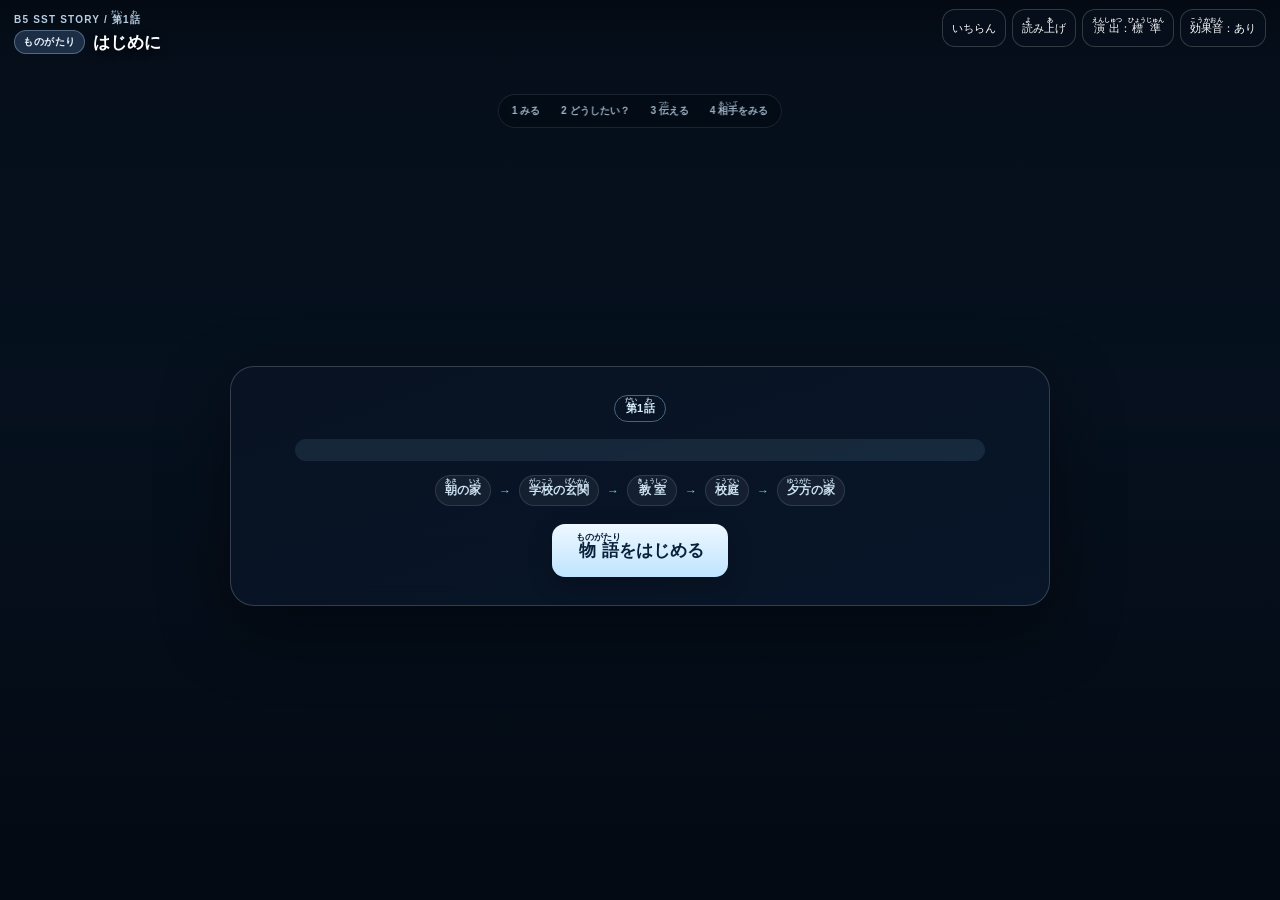
==== runtime.html @ 32f92721 "Initial B5 SST Player" ====
<!doctype html>
<html lang="ja">
<head>
<meta charset="utf-8">
<meta name="viewport" content="width=device-width,initial-scale=1,viewport-fit=cover,user-scalable=no">
<meta name="theme-color" content="#07101e">
<title>B5 SST Player</title>
<link rel="stylesheet" href="styles.css">
</head>
<body>
<div id="app" class="app">
  <div id="bgA" class="bg active"></div><div id="bgB" class="bg"></div><div class="shade"></div>
  <div id="rotateOverlay" class="rotate-overlay"><div class="rotate-card"><div class="rotate-icon">↻</div><div><ruby>画面<rt>がめん</rt></ruby>を<ruby>横向<rt>よこむ</rt></ruby>きにしてね</div></div></div>

  <header class="topbar">
    <div class="brand-block">
      <div class="eyebrow">B5 SST STORY / <ruby>第<rt>だい</rt></ruby>1<ruby>話<rt>わ</rt></ruby></div>
      <div class="mode-line"><span id="modeBadge" class="mode-badge story">ものがたり</span><span id="phaseLabel" class="phase-label">はじめに</span></div>
      <div id="chapterDots" class="chapter-dots" aria-label="5つのSST"></div>
    </div>
    <div class="top-actions"><button id="libraryExitBtn" class="ghost small" type="button">いちらん</button>
      <button id="readBtn" class="ghost small" type="button"><ruby>読<rt>よ</rt></ruby>み<ruby>上<rt>あ</rt></ruby>げ</button>
      <button id="motionBtn" class="ghost small" type="button"><ruby>演出<rt>えんしゅつ</rt></ruby>：<ruby>標準<rt>ひょうじゅん</rt></ruby></button>
      <button id="soundBtn" class="ghost small" type="button"><ruby>効果音<rt>こうかおん</rt></ruby>：あり</button>
    </div>
  </header>

  <div id="b5Compass" class="b5-compass">
    <span data-b5="look">1 みる</span><span data-b5="want">2 どうしたい？</span><span data-b5="tell">3 <ruby>伝<rt>つた</rt></ruby>える</span><span data-b5="other">4 <ruby>相手<rt>あいて</rt></ruby>をみる</span>
  </div>

  <main id="stage" class="stage">
    <section id="startPanel" class="center-card">
      <div class="kicker"><ruby>第<rt>だい</rt></ruby>1<ruby>話<rt>わ</rt></ruby></div>
      <h1 id="storyTitle"></h1><p id="storySubtitle" class="lead"></p><p id="storyGoal" class="solo-note"></p>
      <div class="story-route"><span><ruby>朝<rt>あさ</rt></ruby>の<ruby>家<rt>いえ</rt></ruby></span><i>→</i><span><ruby>学校<rt>がっこう</rt></ruby>の<ruby>玄関<rt>げんかん</rt></ruby></span><i>→</i><span><ruby>教室<rt>きょうしつ</rt></ruby></span><i>→</i><span><ruby>校庭<rt>こうてい</rt></ruby></span><i>→</i><span><ruby>夕方<rt>ゆうがた</rt></ruby>の<ruby>家<rt>いえ</rt></ruby></span></div>
      <button id="startBtn" class="primary big" type="button"><ruby>物語<rt>ものがたり</rt></ruby>をはじめる</button>
    </section>

    <section id="goalPanel" class="panel wide hidden">
      <div class="coach-chip">SSTのねらい</div><h2 id="goalTitle"></h2><div id="goalText" class="teaching-note"></div><div id="goalBenefit" class="benefit-box"></div><div id="goalFuture" class="future-mini"></div><button id="goalNext" class="primary" type="button"><ruby>場面<rt>ばめん</rt></ruby>を<ruby>見<rt>み</rt></ruby>る</button>
    </section>

    <section id="dialoguePanel" class="dialogue hidden" tabindex="0">
      <div id="speaker" class="speaker"></div><div id="dialogueText" class="dialogue-text"></div><div id="tapHint" class="tap-hint"></div>
    </section>

    <section id="situationPanel" class="panel hidden">
      <div class="coach-chip">コーチ：まず<ruby>状況<rt>じょうきょう</rt></ruby>を<ruby>見<rt>み</rt></ruby>る</div><h2 id="situationTitle"></h2><div id="situationGrid" class="choice-grid compact"></div><div id="situationFeedback" class="micro-feedback hidden"></div><button id="situationNext" class="primary hidden" type="button">つぎへ</button>
    </section>

    <section id="wantPanel" class="panel hidden">
      <div class="coach-chip">コーチ：つぎに「どうしたい？」を<ruby>考<rt>かんが</rt></ruby>える</div><h2 id="wantTitle"></h2><div id="wantGrid" class="choice-grid compact"></div>
    </section>

    <section id="choicePanel" class="panel hidden">
      <div id="choiceCoach" class="coach-chip"></div><h2 id="choiceTitle"></h2><div id="choiceGrid" class="choice-grid"></div>
    </section>

    <section id="reactionPanel" class="reaction-card hidden" tabindex="0">
      <div class="reaction-tag"><ruby>選<rt>えら</rt></ruby>んだあとの<ruby>場面<rt>ばめん</rt></ruby></div><div id="pickedText" class="picked"></div><div class="speaker"><ruby>相手<rt>あいて</rt></ruby>の<ruby>反応<rt>はんのう</rt></ruby></div><div id="reactionText" class="reaction-text"></div><div class="look-cue"><ruby>言葉<rt>ことば</rt></ruby>だけでなく、<ruby>身体<rt>からだ</rt></ruby>の<ruby>向<rt>む</rt></ruby>き・<ruby>距離<rt>きょり</rt></ruby>・<ruby>動<rt>うご</rt></ruby>きも<ruby>見<rt>み</rt></ruby>よう。</div><button id="reactionNext" class="primary hidden" type="button"></button>
    </section>

    <section id="observePanel" class="panel hidden">
      <div class="coach-chip">コーチ：<ruby>気持<rt>きも</rt></ruby>ちを<ruby>当<rt>あ</rt></ruby>てる<ruby>前<rt>まえ</rt></ruby>に、<ruby>見<rt>み</rt></ruby>えた<ruby>事実<rt>じじつ</rt></ruby>を<ruby>確<rt>たし</rt></ruby>かめる</div><h2><ruby>画面<rt>がめん</rt></ruby>では、<ruby>何<rt>なに</rt></ruby>が<ruby>起<rt>お</rt></ruby>きた？</h2><div id="observeGrid" class="choice-grid compact"></div><div id="observeFeedback" class="micro-feedback hidden"></div><button id="observeNext" class="primary hidden" type="button"><ruby>振<rt>ふ</rt></ruby>り<ruby>返<rt>かえ</rt></ruby>る</button>
    </section>

    <section id="reflectPanel" class="panel wide hidden">
      <div class="coach-chip">コーチ：「したかったこと」と「<ruby>伝<rt>つた</rt></ruby>わったこと」を<ruby>比<rt>くら</rt></ruby>べる</div><div class="compare-grid"><div class="compare-box"><div class="compare-label">ゆうとの「どうしたい？」</div><div id="wantSummary" class="compare-main"></div></div><div class="arrow">→</div><div class="compare-box"><div class="compare-label"><ruby>相手<rt>あいて</rt></ruby>に<ruby>起<rt>お</rt></ruby>きたこと</div><div id="impactSummary" class="compare-main"></div></div></div><div id="specificFeedback" class="teaching-note"></div><button id="reflectNext" class="primary" type="button"></button>
    </section>

    <section id="repairChoicePanel" class="panel hidden">
      <div class="coach-chip">コーチ：うまくいかなかったあとも、<ruby>立<rt>た</rt></ruby>て<ruby>直<rt>なお</rt></ruby>せる</div><h2><ruby>言<rt>い</rt></ruby>い<ruby>直<rt>なお</rt></ruby>すなら、どうする？</h2><div id="repairChoiceGrid" class="choice-grid compact"></div>
    </section>

    <section id="repairPanel" class="reaction-card hidden" tabindex="0">
      <div class="reaction-tag"><ruby>立<rt>た</rt></ruby>て<ruby>直<rt>なお</rt></ruby>したあとの<ruby>場面<rt>ばめん</rt></ruby></div><div id="repairPicked" class="picked"></div><div id="repairReaction" class="reaction-text"></div><div class="look-cue"><ruby>相手<rt>あいて</rt></ruby>がすぐやさしくなるとは<ruby>限<rt>かぎ</rt></ruby>りません。やりとりが<ruby>前<rt>まえ</rt></ruby>に<ruby>進<rt>すす</rt></ruby>んだかを<ruby>見<rt>み</rt></ruby>ます。</div><button id="repairNext" class="primary hidden" type="button"></button>
    </section>

    <section id="modelPanel" class="panel wide hidden">
      <div class="coach-chip">モデリング：<ruby>実際<rt>じっさい</rt></ruby>のやりとりで<ruby>見本<rt>みほん</rt></ruby>を<ruby>見<rt>み</rt></ruby>る</div><h2 id="modelTitle"></h2><div class="model-scene"><img id="modelImage" alt=""><div id="modelDialogue" class="model-dialogue"></div></div><div id="modelSteps" class="steps"></div><div id="modelExamples" class="model-examples"></div><button id="retryBtn" class="primary" type="button">こんどは<ruby>自分<rt>じぶん</rt></ruby>で<ruby>練習<rt>れんしゅう</rt></ruby>する</button>
    </section>


    <section id="reviewPanel" class="panel wide hidden">
      <div class="review-chip"><ruby>物語<rt>ものがたり</rt></ruby>のあとにする <ruby>振<rt>ふ</rt></ruby>り<ruby>返<rt>かえ</rt></ruby>り・<ruby>確認<rt>かくにん</rt></ruby></div>
      <h2>ゆうとの<ruby>月曜日<rt>げつようび</rt></ruby>を<ruby>最後<rt>さいご</rt></ruby>まで<ruby>見<rt>み</rt></ruby>ました</h2>
      <p class="review-lead">ここからは<ruby>物語<rt>ものがたり</rt></ruby>とは<ruby>別<rt>べつ</rt></ruby>の<ruby>練習<rt>れんしゅう</rt></ruby>です。<ruby>今日<rt>きょう</rt></ruby>の5つを<ruby>思<rt>おも</rt></ruby>い<ruby>出<rt>だ</rt></ruby>して、<ruby>違<rt>ちが</rt></ruby>う<ruby>場面<rt>ばめん</rt></ruby>でどうするか<ruby>試<rt>ため</rt></ruby>します。</p>
      <div id="reviewSkills" class="summary-cards five"></div>
      <div class="review-note">「これは○○のSST」とは<ruby>書<rt>か</rt></ruby>きません。<ruby>場面<rt>ばめん</rt></ruby>を<ruby>見<rt>み</rt></ruby>て、<ruby>自分<rt>じぶん</rt></ruby>で<ruby>考<rt>かんが</rt></ruby>えます。</div>
      <button id="reviewStart" class="primary" type="button"><ruby>違<rt>ちが</rt></ruby>う<ruby>場面<rt>ばめん</rt></ruby>で<ruby>試<rt>ため</rt></ruby>してみる</button>
    </section>

    <section id="generalizePanel" class="panel wide hidden">
      <div id="reviewProgress" class="review-chip"></div><h2 id="generalizeTitle"><ruby>違<rt>ちが</rt></ruby>う<ruby>場面<rt>ばめん</rt></ruby>で、どうする？</h2><div id="generalizeIntro" class="teaching-note"></div><div id="generalizeGrid" class="choice-grid compact"></div>
    </section>

    <section id="generalizeReactionPanel" class="reaction-card hidden" tabindex="0">
      <div class="reaction-tag">そのあとの<ruby>場面<rt>ばめん</rt></ruby></div><div id="generalizePicked" class="picked"></div><div id="generalizeReaction" class="reaction-text"></div><div id="generalizeFeedback" class="look-cue"></div><button id="generalizeNext" class="primary hidden" type="button"></button>
    </section>

    <section id="transitionPanel" class="dialogue transition-dialogue hidden" tabindex="0">
      <div id="transitionKicker" class="story-tag"></div><div class="speaker">ナレーション</div><div id="transitionText" class="dialogue-text"></div><div id="transitionHint" class="tap-hint"></div>
    </section>

    <section id="endingPanel" class="panel wide hidden">
      <div class="review-chip"><ruby>確認編<rt>かくにんへん</rt></ruby> おわり</div><h2>5つの<ruby>力<rt>ちから</rt></ruby>を、<ruby>違<rt>ちが</rt></ruby>う<ruby>場面<rt>ばめん</rt></ruby>でも<ruby>試<rt>ため</rt></ruby>しました</h2><div id="endingSkills" class="summary-cards five"></div><div class="future-card"><div class="future-kicker"><ruby>将来<rt>しょうらい</rt></ruby>へつながる<ruby>力<rt>ちから</rt></ruby></div><p><ruby>今日<rt>きょう</rt></ruby>の5つは、<ruby>大人<rt>おとな</rt></ruby>になって<ruby>働<rt>はたら</rt></ruby>くときの「<ruby>返事<rt>へんじ</rt></ruby>・チーム<ruby>参加<rt>さんか</rt></ruby>・<ruby>質問<rt>しつもん</rt></ruby>・<ruby>安全<rt>あんぜん</rt></ruby>・<ruby>相談<rt>そうだん</rt></ruby>」につながります。</p></div><h3><ruby>今日<rt>きょう</rt></ruby>、ほんとうの<ruby>生活<rt>せいかつ</rt></ruby>で1つだけ<ruby>試<rt>ため</rt></ruby>すなら？</h3><div id="missionGrid" class="choice-grid compact"></div><button id="missionSave" class="primary hidden" type="button">このミッションにする</button><button id="adultBtn" class="ghost" type="button"><ruby>大人<rt>おとな</rt></ruby><ruby>向<rt>む</rt></ruby>けの<ruby>学習記録<rt>がくしゅうきろく</rt></ruby></button><div id="adultRecord" class="adult-record hidden"></div>
    </section>

    <section id="savedPanel" class="center-card hidden"><div class="kicker"><ruby>現実<rt>げんじつ</rt></ruby>ミッション</div><h2 id="savedMission"></h2><p>チャンスがあったら1<ruby>回<rt>かい</rt></ruby>だけ<ruby>試<rt>ため</rt></ruby>します。うまくいかなくても、つぎの<ruby>練習<rt>れんしゅう</rt></ruby>の<ruby>材料<rt>ざいりょう</rt></ruby>になります。</p><button id="finishBtn" class="primary" type="button"><ruby>今日<rt>きょう</rt></ruby>はここまで</button></section>
    <section id="returnPanel" class="center-card hidden"><div class="kicker"><ruby>前回<rt>ぜんかい</rt></ruby>の<ruby>現実<rt>げんじつ</rt></ruby>ミッション</div><h2 id="returnMission"></h2><h3>チャンスはあった？</h3><div id="returnGrid" class="choice-grid compact"></div><button id="skipReturn" class="ghost" type="button"><ruby>先<rt>さき</rt></ruby>に<ruby>物語<rt>ものがたり</rt></ruby>をする</button></section>
    <section id="returnReflectPanel" class="panel wide hidden"><div class="coach-chip"><ruby>現実<rt>げんじつ</rt></ruby>で<ruby>起<rt>お</rt></ruby>きたことを<ruby>振<rt>ふ</rt></ruby>り<ruby>返<rt>かえ</rt></ruby>る</div><h2 id="returnQuestion"></h2><div id="returnReflectGrid" class="choice-grid compact"></div><button id="returnNext" class="primary hidden" type="button"><ruby>次<rt>つぎ</rt></ruby>へ</button></section>
  </main>
</div>
<script src="ruby.js"></script><script>/*__STORY_BOOTSTRAP__*/</script><script src="game.js"></script><script>document.getElementById("libraryExitBtn")?.addEventListener("click",()=>parent.postMessage({type:"b5-sst-exit"},"*"));</script>
</body>
</html>
---- styles.css ----
:root{font-family:"Hiragino Kaku Gothic ProN","Yu Gothic",Meiryo,sans-serif;color:#fff;background:#07101e;--panel:rgba(6,15,29,.94);--line:rgba(255,255,255,.18);--accent:#9dd4ff;--soft:#c9e9ff;--good:#c9f0d7}
*{box-sizing:border-box}html,body{margin:0;width:100%;height:100%;overflow:hidden}body{background:#07101e}button{font:inherit}ruby{ruby-position:over}rt{font-size:.54em;font-weight:700;line-height:1}.hidden{display:none!important}.app{position:relative;width:100%;height:100%;min-height:100dvh;overflow:hidden;background:#06111f}.bg{position:absolute;inset:-2%;background-size:cover;background-position:center;opacity:0;transform:scale(1.025);transition:opacity .45s ease,transform 9s linear,filter .3s}.bg.active{opacity:1;transform:scale(1.065)}.app.reduced .bg{transition:opacity .1s linear;transform:none}.shade{position:absolute;inset:0;background:linear-gradient(180deg,rgba(3,8,16,.36) 0%,rgba(3,8,16,.05) 45%,rgba(3,8,16,.84) 100%);pointer-events:none;z-index:2}.stage{position:absolute;inset:0;z-index:5}
.topbar{position:absolute;z-index:30;left:0;right:0;top:0;min-height:66px;padding:max(9px,env(safe-area-inset-top)) max(14px,env(safe-area-inset-right)) 7px max(14px,env(safe-area-inset-left));display:flex;align-items:flex-start;justify-content:space-between;gap:12px;background:linear-gradient(180deg,rgba(3,9,17,.87),rgba(3,9,17,.25),transparent)}.eyebrow{font-size:10px;letter-spacing:.12em;color:#b7cee4;font-weight:900}.phase-label{font-size:17px;font-weight:900;margin-top:3px;text-shadow:0 2px 9px #000}.top-actions{display:flex;gap:6px;flex-wrap:nowrap}.ghost,.primary,.choice{border:0;border-radius:13px;cursor:pointer;touch-action:manipulation}.ghost{color:#fff;background:rgba(6,16,28,.72);border:1px solid var(--line);padding:9px 13px}.small{font-size:11px;min-height:38px;padding:7px 9px}.primary{background:linear-gradient(180deg,#eef8ff,#bfe4ff);color:#092039;font-weight:900;padding:12px 18px;min-height:46px;box-shadow:0 8px 24px rgba(0,0,0,.24)}.big{font-size:17px;padding:15px 24px}.primary:focus-visible,.ghost:focus-visible,.choice:focus-visible{outline:3px solid #fff;outline-offset:2px}
.chapter-dots{display:flex;gap:5px;margin-top:6px}.chapter-dots span{display:grid;place-items:center;min-width:27px;height:22px;padding:0 7px;border-radius:999px;border:1px solid rgba(255,255,255,.12);background:rgba(5,15,27,.48);font-size:9px;font-weight:900;color:#9db0c2}.chapter-dots span.done{color:#dff7e8;background:rgba(54,99,73,.28);border-color:rgba(191,233,207,.38)}.chapter-dots span.active{color:#082039;background:#bfe4ff;border-color:#dff3ff}.b5-compass{position:absolute;z-index:25;top:94px;left:50%;transform:translateX(-50%);display:flex;gap:5px;padding:5px;background:rgba(3,10,19,.54);border:1px solid rgba(255,255,255,.1);border-radius:999px;backdrop-filter:blur(8px)}.b5-compass span{font-size:10px;font-weight:900;color:#9fb3c6;padding:4px 8px;border-radius:999px}.b5-compass span.done{color:#dff7e8;background:rgba(54,99,73,.22)}.b5-compass span.active{color:#082039;background:#bfe4ff}
.center-card,.panel,.reaction-card,.dialogue{position:absolute;z-index:7}.center-card{left:50%;top:54%;transform:translate(-50%,-50%);width:min(820px,92vw);max-height:76vh;overflow:auto;padding:28px 34px;text-align:center;background:linear-gradient(160deg,rgba(8,19,35,.96),rgba(9,23,43,.9));border:1px solid var(--line);border-radius:24px;box-shadow:0 24px 70px rgba(0,0,0,.44);backdrop-filter:blur(12px)}.center-card h1{font-size:clamp(30px,4vw,50px);line-height:1.3;margin:7px 0 9px}.center-card h2{font-size:clamp(24px,3vw,36px);line-height:1.4}.lead{font-size:17px;color:#d8e8f5;line-height:1.7}.solo-note{margin:12px auto;padding:11px 13px;max-width:690px;border-radius:12px;background:rgba(157,212,255,.1);color:#d7e9f7;line-height:1.65;font-size:13px}.kicker,.coach-chip,.story-tag{display:inline-block;border:1px solid rgba(157,212,255,.42);color:#d7efff;border-radius:999px;padding:5px 10px;font-size:11px;font-weight:900;letter-spacing:.03em}.coach-chip{margin-bottom:9px;background:rgba(9,33,55,.62)}.story-route{display:flex;justify-content:center;align-items:center;gap:8px;flex-wrap:wrap;margin:14px 0 18px;color:#cce2f2;font-weight:800;font-size:12px}.story-route span{padding:6px 9px;border:1px solid rgba(255,255,255,.12);border-radius:999px;background:rgba(255,255,255,.05)}.story-route i{font-style:normal;color:#7ec5f8}
.dialogue{left:3.5vw;right:3.5vw;bottom:3.2vh;min-height:164px;padding:20px 26px 23px;background:linear-gradient(180deg,rgba(4,12,24,.87),rgba(3,9,19,.96));border:1px solid rgba(255,255,255,.16);border-radius:19px;box-shadow:0 16px 50px rgba(0,0,0,.36);cursor:pointer}.speaker{color:#aadaff;font-weight:900;font-size:16px;margin-bottom:7px}.dialogue-text,.reaction-text{font-size:clamp(18px,1.85vw,25px);line-height:1.66;font-weight:750;white-space:pre-line;text-shadow:0 1px 8px #000}.tap-hint{position:absolute;right:18px;bottom:9px;font-size:10px;color:#aac0d2}.transition-dialogue{min-height:176px}.transition-dialogue .story-tag{margin-bottom:8px}.transition-dialogue .dialogue-text{font-size:clamp(18px,2vw,27px)}
.panel{left:50%;bottom:3.2vh;transform:translateX(-50%);width:min(980px,93vw);max-height:75vh;overflow:auto;padding:20px 24px;background:linear-gradient(160deg,rgba(7,18,33,.97),rgba(8,23,44,.94));border:1px solid var(--line);border-radius:20px;box-shadow:0 20px 60px rgba(0,0,0,.44);backdrop-filter:blur(12px);scrollbar-width:thin}.panel.wide{width:min(1120px,94vw)}.panel h2{margin:0 0 7px;font-size:clamp(22px,2.5vw,34px);line-height:1.4}.panel h3{margin:17px 0 8px}.choice-grid{display:grid;grid-template-columns:1fr 1fr;gap:9px;margin-top:11px}.choice-grid.compact{gap:8px}.choice{position:relative;text-align:left;color:#fff;background:rgba(255,255,255,.075);border:1px solid rgba(255,255,255,.16);padding:11px 13px;min-height:56px;font-size:15px;font-weight:800;line-height:1.5;transition:transform .12s,background .12s,border-color .12s}.choice:hover{background:rgba(157,212,255,.13);border-color:rgba(157,212,255,.52)}.choice.selected{background:rgba(201,240,215,.14);border-color:rgba(201,240,215,.9)}.choice.try-again{border-color:rgba(255,214,162,.72)}.choice .num{display:inline-grid;place-items:center;width:27px;height:27px;margin-right:8px;border-radius:50%;background:rgba(157,212,255,.18);color:#d9efff;font-size:12px;vertical-align:middle}.choice.seen::after{content:"みた";position:absolute;right:7px;top:6px;font-size:9px;padding:2px 6px;border-radius:99px;background:rgba(255,255,255,.12)}
.reaction-card{left:3vw;right:3vw;bottom:3.2vh;max-height:40vh;overflow:auto;padding:17px 21px;background:linear-gradient(160deg,rgba(3,10,20,.95),rgba(8,20,36,.92));border:1px solid var(--line);border-radius:19px;box-shadow:0 18px 55px rgba(0,0,0,.48)}.reaction-tag{font-size:11px;font-weight:900;color:#aadaff;letter-spacing:.06em;margin-bottom:6px}.picked{font-size:12px;color:#d2e3f1;margin-bottom:8px;padding-left:8px;border-left:3px solid #78bfff}.look-cue{margin-top:9px;font-size:11px;line-height:1.55;color:#b9cad9}.reaction-card .primary{margin-top:11px}.micro-feedback{margin-top:10px;padding:10px 12px;border-radius:11px;background:rgba(157,212,255,.12);border:1px solid rgba(157,212,255,.25);line-height:1.6;font-size:13px}.compare-grid{display:grid;grid-template-columns:1fr auto 1fr;gap:13px;align-items:stretch;margin:14px 0}.compare-box{background:rgba(255,255,255,.065);border:1px solid var(--line);border-radius:14px;padding:15px}.compare-label{font-size:11px;color:#a8d8ff;font-weight:900;margin-bottom:6px}.compare-main{font-size:16px;line-height:1.62;font-weight:800}.arrow{display:grid;place-items:center;font-size:28px;color:#83c8ff}.teaching-note{margin:11px 0 14px;padding:12px 15px;background:rgba(8,33,55,.72);border-left:4px solid #86cfff;border-radius:10px;line-height:1.72;color:#e6f3fd;font-size:14px}
.steps{display:grid;grid-template-columns:repeat(4,1fr);gap:8px;margin:13px 0}.steps>div{display:flex;align-items:center;gap:9px;padding:11px;border-radius:12px;background:rgba(255,255,255,.06);border:1px solid rgba(255,255,255,.08)}.steps b{display:grid;place-items:center;flex:0 0 29px;height:29px;border-radius:50%;background:#aadaff;color:#0b263e}.steps span{font-size:13px;font-weight:800;line-height:1.45}.model-examples{display:grid;grid-template-columns:1fr 1fr;gap:8px;margin:11px 0 4px}.model-examples div{padding:11px 13px;border-radius:12px;background:rgba(201,240,215,.08);border:1px solid rgba(201,240,215,.22);font-size:15px;line-height:1.55;font-weight:850}.summary-cards{display:grid;grid-template-columns:repeat(3,1fr);gap:8px;margin:14px 0}.summary-cards.five{grid-template-columns:repeat(5,1fr)}.summary-cards>div{padding:10px;border-radius:12px;background:rgba(255,255,255,.06);border:1px solid rgba(255,255,255,.1)}.summary-cards b{display:block;color:#aadaff;font-size:11px;margin-bottom:4px}.summary-cards span{font-size:12px;font-weight:850;line-height:1.45}.future-card{margin:14px 0;padding:13px 15px;border:1px solid rgba(201,240,215,.33);border-radius:13px;background:rgba(41,90,64,.2)}.future-kicker{font-size:11px;font-weight:900;color:#c8f0d5}.future-card p{margin:6px 0;line-height:1.65}.adult-record{margin:12px 0;padding:13px 15px;border-radius:13px;background:rgba(0,0,0,.25);border:1px solid var(--line);font-size:12px;line-height:1.6}.adult-record table{width:100%;border-collapse:collapse}.adult-record th,.adult-record td{text-align:left;padding:6px;border-bottom:1px solid rgba(255,255,255,.1);vertical-align:top}.adult-record th{width:28%;color:#acd9fa}
.app[data-tone="heated"] .bg.active{filter:saturate(.86) contrast(1.08) brightness(.8);transform:scale(1.09)}.app[data-tone="pressing"] .bg.active{filter:saturate(.9) contrast(1.04) brightness(.86)}.app[data-tone="missed"] .bg.active{filter:saturate(.84) brightness(.88)}.app:not(.reduced)[data-tone="heated"] .reaction-card{animation:jolt .28s ease-out 1}@keyframes jolt{0%{transform:translateX(0)}25%{transform:translateX(-6px)}55%{transform:translateX(5px)}100%{transform:translateX(0)}}
.rotate-overlay{display:none;position:fixed;inset:0;z-index:100;background:#06111f;align-items:center;justify-content:center;text-align:center}.rotate-card{padding:24px;font-size:20px;font-weight:900}.rotate-icon{font-size:54px;margin-bottom:9px;color:#aadaff}
@media(max-width:980px){.panel{width:95vw}.panel.wide{width:95vw}.summary-cards.five{grid-template-columns:repeat(3,1fr)}.b5-compass{top:92px}.choice{font-size:14px}}
@media(orientation:landscape) and (max-height:520px){.topbar{min-height:48px;padding-top:5px;padding-bottom:4px}.eyebrow{display:none}.phase-label{font-size:12px;margin-top:0}.small{font-size:9px;min-height:32px;padding:4px 6px}.chapter-dots{margin-top:3px}.chapter-dots span{height:18px;min-width:23px;font-size:8px}.b5-compass{top:48px;padding:3px;gap:2px}.b5-compass span{font-size:8px;padding:2px 5px}.center-card{top:56%;width:94vw;max-height:calc(100dvh - 58px);padding:14px 20px}.center-card h1{font-size:23px;margin:3px 0 5px}.center-card h2{font-size:19px}.lead{font-size:12px;line-height:1.45}.solo-note{font-size:10px;line-height:1.42;margin:5px auto 7px;padding:6px 8px}.story-route{font-size:9px;margin:6px 0 8px;gap:4px}.story-route span{padding:3px 6px}.big{font-size:13px;padding:8px 15px;min-height:38px}.dialogue{left:2.5vw;right:2.5vw;bottom:1.5vh;min-height:116px;padding:11px 14px 15px}.speaker{font-size:11px;margin-bottom:3px}.dialogue-text,.reaction-text{font-size:14px;line-height:1.43}.tap-hint{font-size:8px;bottom:5px}.transition-dialogue{min-height:122px}.story-tag{font-size:8px;padding:2px 5px;margin-bottom:3px}.panel{bottom:1.5vh;max-height:calc(100dvh - 58px);width:95vw;padding:10px 14px;border-radius:14px}.panel.wide{width:95vw}.panel h2{font-size:18px;margin:0 0 3px}.panel h3{font-size:13px;margin:7px 0 4px}.coach-chip{font-size:8px;padding:3px 6px;margin-bottom:4px}.choice-grid{gap:5px;margin-top:5px}.choice{min-height:43px;padding:6px 8px;font-size:11.5px;line-height:1.3;border-radius:9px}.choice .num{width:21px;height:21px;font-size:9px;margin-right:4px}.reaction-card{left:2.5vw;right:2.5vw;bottom:1.5vh;max-height:43vh;padding:7px 10px;border-radius:12px}.reaction-tag,.picked,.look-cue{display:none}.reaction-card .speaker{font-size:9px}.reaction-card .reaction-text{font-size:13px;line-height:1.35}.reaction-card .primary{min-height:34px;padding:5px 10px;margin-top:5px;font-size:10px}.micro-feedback{font-size:10px;padding:6px 8px;margin-top:5px}.compare-grid{gap:5px;margin:5px 0}.compare-box{padding:7px}.compare-label{font-size:8px}.compare-main{font-size:10px;line-height:1.35}.arrow{font-size:16px}.teaching-note{font-size:10px;line-height:1.4;margin:5px 0 7px;padding:6px 8px}.primary{min-height:36px;padding:6px 11px;font-size:10.5px}.steps{gap:4px;margin:5px 0;grid-template-columns:repeat(4,1fr)}.steps>div{padding:5px;gap:4px}.steps b{flex-basis:20px;height:20px;font-size:9px}.steps span{font-size:8.5px;line-height:1.3}.model-examples{gap:5px;margin:5px 0}.model-examples div{padding:6px 7px;font-size:10px;line-height:1.35}.summary-cards,.summary-cards.five{grid-template-columns:repeat(5,1fr);gap:4px;margin:6px 0}.summary-cards>div{padding:5px}.summary-cards b{font-size:8px}.summary-cards span{font-size:8px}.future-card{margin:6px 0;padding:6px 8px}.future-card p{font-size:9px;line-height:1.35}.future-kicker{font-size:8px}.adult-record{font-size:8px;max-height:110px;overflow:auto}.adult-record th,.adult-record td{padding:3px}}
@media(orientation:portrait) and (max-width:1100px){.rotate-overlay{display:flex}}
@media(prefers-reduced-motion:reduce){.bg{transition:none;transform:none}.choice{transition:none}}
.app.transition-mode .b5-compass{opacity:.12;pointer-events:none;transition:opacity .2s}.app.transition-mode .phase-label{color:#e8f1f8}.app.transition-mode .chapter-dots span.done{background:rgba(54,99,73,.34);color:#e6f7ec}
.benefit-box{margin:10px 0 14px;padding:12px 15px;border-radius:12px;background:rgba(201,240,215,.1);border:1px solid rgba(201,240,215,.28);font-size:14px;line-height:1.7;color:#e5f7ec}
.model-scene{display:grid;grid-template-columns:minmax(260px,.95fr) 1.2fr;gap:12px;align-items:stretch;margin:10px 0 12px}.model-scene img{width:100%;height:230px;object-fit:cover;border-radius:14px;border:1px solid rgba(255,255,255,.14);background:#0b1728}.model-dialogue{display:flex;flex-direction:column;gap:8px}.model-line{padding:11px 13px;border-radius:12px;background:rgba(255,255,255,.065);border:1px solid rgba(255,255,255,.1);line-height:1.55}.model-line .who{display:block;color:#aadaff;font-size:11px;font-weight:900;margin-bottom:3px}.model-line .say{font-size:15px;font-weight:800}.status-ok{color:#dff7e8}.status-try{color:#ffe2bd}
@media(max-width:820px){.model-scene{grid-template-columns:1fr}.model-scene img{height:180px}}
@media(orientation:landscape) and (max-height:520px){.benefit-box{font-size:9px;line-height:1.35;margin:4px 0 6px;padding:6px 8px}.model-scene{grid-template-columns:220px 1fr;gap:6px;margin:4px 0 5px}.model-scene img{height:116px}.model-dialogue{gap:4px}.model-line{padding:5px 6px;line-height:1.3}.model-line .who{font-size:8px}.model-line .say{font-size:9px}}
.future-mini{margin:0 0 14px;padding:7px 10px;border-left:3px solid rgba(157,212,255,.55);color:#bcd4e7;font-size:11px;line-height:1.55;background:rgba(4,14,26,.34)}
@media(orientation:landscape) and (max-height:520px){.future-mini{font-size:8px;line-height:1.3;margin:0 0 5px;padding:4px 6px}}


/* v0.9.0: 物語とSST解説を視覚・位置とも分離する */
.mode-line{display:flex;align-items:center;gap:8px;margin-top:3px}.mode-line .phase-label{margin-top:0}.mode-badge{display:inline-flex;align-items:center;min-height:24px;padding:3px 8px;border-radius:999px;font-size:10px;font-weight:950;letter-spacing:.05em;border:1px solid transparent}.mode-badge.story{background:rgba(33,53,79,.86);color:#edf6ff;border-color:rgba(187,216,242,.34)}.mode-badge.coach{background:rgba(255,220,128,.94);color:#332500;border-color:rgba(255,239,190,.9)}.mode-badge.review{background:rgba(194,236,208,.94);color:#11351f;border-color:rgba(224,251,232,.92)}.mode-badge.real{background:rgba(215,201,255,.94);color:#261c4a;border-color:rgba(238,230,255,.95)}
.app[data-ui-mode="story"] .b5-compass{opacity:0;pointer-events:none}.app[data-ui-mode="story"] .dialogue{border-top:3px solid rgba(164,206,239,.75)}
.app[data-ui-mode="coach"] .panel,.app[data-ui-mode="review"] .panel{top:17vh;bottom:auto;max-height:78vh;border-top:4px solid rgba(255,216,118,.88);background:linear-gradient(160deg,rgba(12,25,39,.985),rgba(13,31,50,.97))}.app[data-ui-mode="review"] .panel{border-top-color:rgba(170,232,193,.92);background:linear-gradient(160deg,rgba(12,31,27,.985),rgba(12,38,35,.97))}
.app[data-ui-mode="coach"] .reaction-card,.app[data-ui-mode="review"] .reaction-card{left:50%;right:auto;top:19vh;bottom:auto;transform:translateX(-50%);width:min(920px,92vw);max-height:70vh;border-top:4px solid rgba(255,216,118,.88);background:linear-gradient(160deg,rgba(12,25,39,.985),rgba(13,31,50,.97))}.app[data-ui-mode="review"] .reaction-card{border-top-color:rgba(170,232,193,.92);background:linear-gradient(160deg,rgba(12,31,27,.985),rgba(12,38,35,.97))}
.review-chip{display:inline-block;margin-bottom:9px;padding:5px 10px;border-radius:999px;background:rgba(170,232,193,.16);border:1px solid rgba(170,232,193,.5);color:#dff8e8;font-size:11px;font-weight:950}.review-lead{font-size:15px;line-height:1.72;color:#edf8f1}.review-note{margin:12px 0 14px;padding:11px 13px;border-radius:12px;background:rgba(170,232,193,.09);border:1px solid rgba(170,232,193,.26);color:#d7efe0;font-size:12px;line-height:1.65}
@media(orientation:landscape) and (max-height:520px){.mode-line{gap:4px;margin-top:1px}.mode-badge{min-height:18px;padding:2px 5px;font-size:8px}.app[data-ui-mode="coach"] .panel,.app[data-ui-mode="review"] .panel{top:60px;bottom:auto;max-height:calc(100dvh - 64px)}.app[data-ui-mode="coach"] .reaction-card,.app[data-ui-mode="review"] .reaction-card{top:62px;bottom:auto;max-height:calc(100dvh - 66px);width:95vw}.review-chip{font-size:8px;padding:3px 6px;margin-bottom:4px}.review-lead{font-size:10px;line-height:1.4}.review-note{font-size:9px;line-height:1.35;margin:5px 0 7px;padding:6px 8px}}
.app.transition-mode[data-ui-mode="story"] .b5-compass{opacity:0!important;pointer-events:none!important}


/* B5 SST Player library shell */
body.library-open{overflow:hidden;background:#07101e}
.player-library{position:fixed;inset:0;z-index:1000;overflow:auto;background:radial-gradient(circle at 20% 0%,#173b63 0,#0a1a2c 42%,#050c16 100%);color:#fff;padding:max(18px,env(safe-area-inset-top)) max(18px,env(safe-area-inset-right)) max(20px,env(safe-area-inset-bottom)) max(18px,env(safe-area-inset-left));box-sizing:border-box}
.library-wrap{max-width:980px;margin:0 auto}.library-head{display:flex;gap:16px;justify-content:space-between;align-items:flex-start;margin-bottom:22px}.library-title{margin:0;font-size:clamp(24px,4vw,40px)}.library-sub{color:#c9e9ff;line-height:1.7;margin:.45rem 0 0}.library-actions{display:flex;gap:10px;flex-wrap:wrap;justify-content:flex-end}.library-btn{border:1px solid rgba(255,255,255,.22);border-radius:14px;padding:12px 16px;background:#1476bf;color:#fff;font-weight:800;font-size:16px;cursor:pointer}.library-btn.secondary{background:rgba(255,255,255,.08)}.library-btn:disabled{opacity:.5;cursor:not-allowed}.story-list{display:grid;gap:14px}.story-card{display:grid;grid-template-columns:1fr auto;gap:16px;align-items:center;background:rgba(9,24,43,.88);border:1px solid rgba(255,255,255,.15);border-radius:18px;padding:18px;box-shadow:0 16px 40px rgba(0,0,0,.22)}.story-card h2{font-size:clamp(20px,3vw,28px);margin:0 0 6px}.story-meta{color:#b9d8ef;font-size:13px;display:flex;gap:10px;flex-wrap:wrap}.story-card-actions{display:flex;gap:8px;flex-wrap:wrap;justify-content:flex-end}.empty-library{border:1px dashed rgba(255,255,255,.3);border-radius:20px;padding:34px 20px;text-align:center;background:rgba(255,255,255,.04);line-height:1.8}.library-status{min-height:28px;margin:16px 0;padding:10px 13px;border-radius:12px;background:rgba(0,0,0,.25);color:#dcefff}.library-status.ok{background:rgba(24,110,73,.35)}.library-status.err{background:rgba(150,40,40,.35)}.library-help{margin-top:24px;border-top:1px solid rgba(255,255,255,.12);padding-top:18px;color:#c9ddec;line-height:1.75;font-size:14px}.game-frame-wrap{position:fixed;inset:0;z-index:1200;background:#07101e}.game-frame{width:100%;height:100%;border:0;display:block}.hidden-shell{display:none!important}
@media(max-width:700px){.library-head{display:block}.library-actions{justify-content:flex-start;margin-top:14px}.story-card{grid-template-columns:1fr}.story-card-actions{justify-content:flex-start}.player-library{padding:12px}}
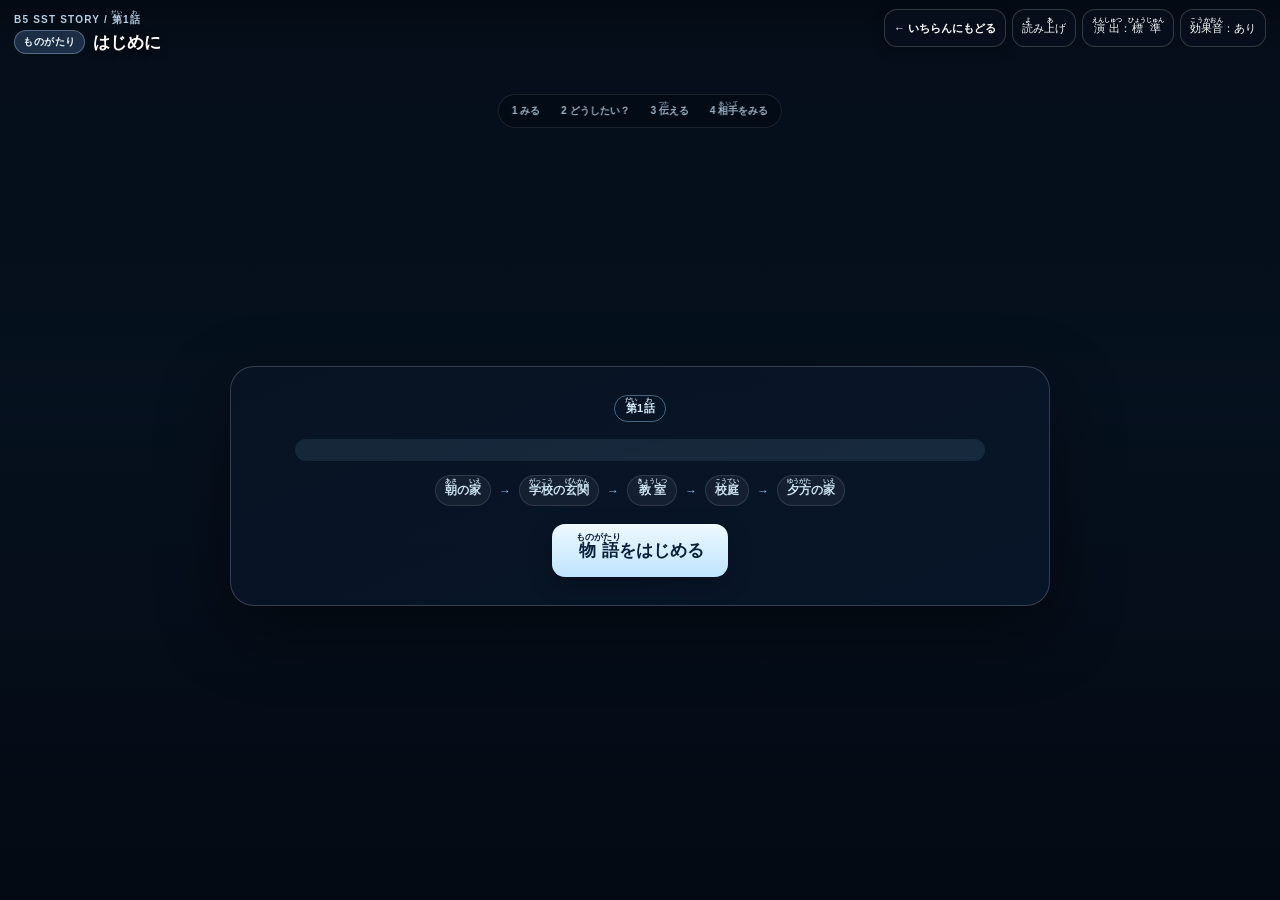
==== commit c6a94239: "Add return to story list" ====
--- a/runtime.html
+++ b/runtime.html
@@ -18,7 +18,7 @@
       <div class="mode-line"><span id="modeBadge" class="mode-badge story">ものがたり</span><span id="phaseLabel" class="phase-label">はじめに</span></div>
       <div id="chapterDots" class="chapter-dots" aria-label="5つのSST"></div>
     </div>
-    <div class="top-actions"><button id="libraryExitBtn" class="ghost small" type="button">いちらん</button>
+    <div class="top-actions"><button id="libraryExitBtn" class="ghost small library-exit-btn" type="button" aria-label="ストーリーいちらんにもどる"><span class="exit-label-wide">← いちらんにもどる</span><span class="exit-label-short">← いちらん</span></button>
       <button id="readBtn" class="ghost small" type="button"><ruby>読<rt>よ</rt></ruby>み<ruby>上<rt>あ</rt></ruby>げ</button>
       <button id="motionBtn" class="ghost small" type="button"><ruby>演出<rt>えんしゅつ</rt></ruby>：<ruby>標準<rt>ひょうじゅん</rt></ruby></button>
       <button id="soundBtn" class="ghost small" type="button"><ruby>効果音<rt>こうかおん</rt></ruby>：あり</button>
@@ -112,6 +112,21 @@
     <section id="returnReflectPanel" class="panel wide hidden"><div class="coach-chip"><ruby>現実<rt>げんじつ</rt></ruby>で<ruby>起<rt>お</rt></ruby>きたことを<ruby>振<rt>ふ</rt></ruby>り<ruby>返<rt>かえ</rt></ruby>る</div><h2 id="returnQuestion"></h2><div id="returnReflectGrid" class="choice-grid compact"></div><button id="returnNext" class="primary hidden" type="button"><ruby>次<rt>つぎ</rt></ruby>へ</button></section>
   </main>
 </div>
-<script src="ruby.js"></script><script>/*__STORY_BOOTSTRAP__*/</script><script src="game.js"></script><script>document.getElementById("libraryExitBtn")?.addEventListener("click",()=>parent.postMessage({type:"b5-sst-exit"},"*"));</script>
+<script src="ruby.js"></script><script>/*__STORY_BOOTSTRAP__*/</script><script src="game.js"></script><script>
+(() => {
+  const exitBtn = document.getElementById('libraryExitBtn');
+  if (!exitBtn) return;
+  exitBtn.addEventListener('click', () => {
+    const ok = window.confirm('ストーリーいちらんに もどりますか？\n\nいまの とちゅうの ばしょは ほぞんされません。');
+    if (!ok) return;
+    try { window.speechSynthesis?.cancel?.(); } catch (_) {}
+    if (window.parent && window.parent !== window) {
+      window.parent.postMessage({type:'b5-sst-exit'}, '*');
+    } else {
+      window.location.href = 'index.html';
+    }
+  });
+})();
+</script>
 </body>
 </html>
--- a/styles.css
+++ b/styles.css
@@ -1,6 +1,10 @@
 :root{font-family:"Hiragino Kaku Gothic ProN","Yu Gothic",Meiryo,sans-serif;color:#fff;background:#07101e;--panel:rgba(6,15,29,.94);--line:rgba(255,255,255,.18);--accent:#9dd4ff;--soft:#c9e9ff;--good:#c9f0d7}
 *{box-sizing:border-box}html,body{margin:0;width:100%;height:100%;overflow:hidden}body{background:#07101e}button{font:inherit}ruby{ruby-position:over}rt{font-size:.54em;font-weight:700;line-height:1}.hidden{display:none!important}.app{position:relative;width:100%;height:100%;min-height:100dvh;overflow:hidden;background:#06111f}.bg{position:absolute;inset:-2%;background-size:cover;background-position:center;opacity:0;transform:scale(1.025);transition:opacity .45s ease,transform 9s linear,filter .3s}.bg.active{opacity:1;transform:scale(1.065)}.app.reduced .bg{transition:opacity .1s linear;transform:none}.shade{position:absolute;inset:0;background:linear-gradient(180deg,rgba(3,8,16,.36) 0%,rgba(3,8,16,.05) 45%,rgba(3,8,16,.84) 100%);pointer-events:none;z-index:2}.stage{position:absolute;inset:0;z-index:5}
-.topbar{position:absolute;z-index:30;left:0;right:0;top:0;min-height:66px;padding:max(9px,env(safe-area-inset-top)) max(14px,env(safe-area-inset-right)) 7px max(14px,env(safe-area-inset-left));display:flex;align-items:flex-start;justify-content:space-between;gap:12px;background:linear-gradient(180deg,rgba(3,9,17,.87),rgba(3,9,17,.25),transparent)}.eyebrow{font-size:10px;letter-spacing:.12em;color:#b7cee4;font-weight:900}.phase-label{font-size:17px;font-weight:900;margin-top:3px;text-shadow:0 2px 9px #000}.top-actions{display:flex;gap:6px;flex-wrap:nowrap}.ghost,.primary,.choice{border:0;border-radius:13px;cursor:pointer;touch-action:manipulation}.ghost{color:#fff;background:rgba(6,16,28,.72);border:1px solid var(--line);padding:9px 13px}.small{font-size:11px;min-height:38px;padding:7px 9px}.primary{background:linear-gradient(180deg,#eef8ff,#bfe4ff);color:#092039;font-weight:900;padding:12px 18px;min-height:46px;box-shadow:0 8px 24px rgba(0,0,0,.24)}.big{font-size:17px;padding:15px 24px}.primary:focus-visible,.ghost:focus-visible,.choice:focus-visible{outline:3px solid #fff;outline-offset:2px}
+.topbar{position:absolute;z-index:30;left:0;right:0;top:0;min-height:66px;padding:max(9px,env(safe-area-inset-top)) max(14px,env(safe-area-inset-right)) 7px max(14px,env(safe-area-inset-left));display:flex;align-items:flex-start;justify-content:space-between;gap:12px;background:linear-gradient(180deg,rgba(3,9,17,.87),rgba(3,9,17,.25),transparent)}
+.library-exit-btn{background:rgba(17,82,126,.92);border-color:rgba(180,225,255,.68);font-weight:900;white-space:nowrap;box-shadow:0 4px 14px rgba(0,0,0,.24)}
+.library-exit-btn:hover{background:rgba(25,104,157,.96)}
+.exit-label-short{display:none}
+.eyebrow{font-size:10px;letter-spacing:.12em;color:#b7cee4;font-weight:900}.phase-label{font-size:17px;font-weight:900;margin-top:3px;text-shadow:0 2px 9px #000}.top-actions{display:flex;gap:6px;flex-wrap:nowrap}.ghost,.primary,.choice{border:0;border-radius:13px;cursor:pointer;touch-action:manipulation}.ghost{color:#fff;background:rgba(6,16,28,.72);border:1px solid var(--line);padding:9px 13px}.small{font-size:11px;min-height:38px;padding:7px 9px}.primary{background:linear-gradient(180deg,#eef8ff,#bfe4ff);color:#092039;font-weight:900;padding:12px 18px;min-height:46px;box-shadow:0 8px 24px rgba(0,0,0,.24)}.big{font-size:17px;padding:15px 24px}.primary:focus-visible,.ghost:focus-visible,.choice:focus-visible{outline:3px solid #fff;outline-offset:2px}
 .chapter-dots{display:flex;gap:5px;margin-top:6px}.chapter-dots span{display:grid;place-items:center;min-width:27px;height:22px;padding:0 7px;border-radius:999px;border:1px solid rgba(255,255,255,.12);background:rgba(5,15,27,.48);font-size:9px;font-weight:900;color:#9db0c2}.chapter-dots span.done{color:#dff7e8;background:rgba(54,99,73,.28);border-color:rgba(191,233,207,.38)}.chapter-dots span.active{color:#082039;background:#bfe4ff;border-color:#dff3ff}.b5-compass{position:absolute;z-index:25;top:94px;left:50%;transform:translateX(-50%);display:flex;gap:5px;padding:5px;background:rgba(3,10,19,.54);border:1px solid rgba(255,255,255,.1);border-radius:999px;backdrop-filter:blur(8px)}.b5-compass span{font-size:10px;font-weight:900;color:#9fb3c6;padding:4px 8px;border-radius:999px}.b5-compass span.done{color:#dff7e8;background:rgba(54,99,73,.22)}.b5-compass span.active{color:#082039;background:#bfe4ff}
 .center-card,.panel,.reaction-card,.dialogue{position:absolute;z-index:7}.center-card{left:50%;top:54%;transform:translate(-50%,-50%);width:min(820px,92vw);max-height:76vh;overflow:auto;padding:28px 34px;text-align:center;background:linear-gradient(160deg,rgba(8,19,35,.96),rgba(9,23,43,.9));border:1px solid var(--line);border-radius:24px;box-shadow:0 24px 70px rgba(0,0,0,.44);backdrop-filter:blur(12px)}.center-card h1{font-size:clamp(30px,4vw,50px);line-height:1.3;margin:7px 0 9px}.center-card h2{font-size:clamp(24px,3vw,36px);line-height:1.4}.lead{font-size:17px;color:#d8e8f5;line-height:1.7}.solo-note{margin:12px auto;padding:11px 13px;max-width:690px;border-radius:12px;background:rgba(157,212,255,.1);color:#d7e9f7;line-height:1.65;font-size:13px}.kicker,.coach-chip,.story-tag{display:inline-block;border:1px solid rgba(157,212,255,.42);color:#d7efff;border-radius:999px;padding:5px 10px;font-size:11px;font-weight:900;letter-spacing:.03em}.coach-chip{margin-bottom:9px;background:rgba(9,33,55,.62)}.story-route{display:flex;justify-content:center;align-items:center;gap:8px;flex-wrap:wrap;margin:14px 0 18px;color:#cce2f2;font-weight:800;font-size:12px}.story-route span{padding:6px 9px;border:1px solid rgba(255,255,255,.12);border-radius:999px;background:rgba(255,255,255,.05)}.story-route i{font-style:normal;color:#7ec5f8}
 .dialogue{left:3.5vw;right:3.5vw;bottom:3.2vh;min-height:164px;padding:20px 26px 23px;background:linear-gradient(180deg,rgba(4,12,24,.87),rgba(3,9,19,.96));border:1px solid rgba(255,255,255,.16);border-radius:19px;box-shadow:0 16px 50px rgba(0,0,0,.36);cursor:pointer}.speaker{color:#aadaff;font-weight:900;font-size:16px;margin-bottom:7px}.dialogue-text,.reaction-text{font-size:clamp(18px,1.85vw,25px);line-height:1.66;font-weight:750;white-space:pre-line;text-shadow:0 1px 8px #000}.tap-hint{position:absolute;right:18px;bottom:9px;font-size:10px;color:#aac0d2}.transition-dialogue{min-height:176px}.transition-dialogue .story-tag{margin-bottom:8px}.transition-dialogue .dialogue-text{font-size:clamp(18px,2vw,27px)}
@@ -37,3 +41,6 @@
 .player-library{position:fixed;inset:0;z-index:1000;overflow:auto;background:radial-gradient(circle at 20% 0%,#173b63 0,#0a1a2c 42%,#050c16 100%);color:#fff;padding:max(18px,env(safe-area-inset-top)) max(18px,env(safe-area-inset-right)) max(20px,env(safe-area-inset-bottom)) max(18px,env(safe-area-inset-left));box-sizing:border-box}
 .library-wrap{max-width:980px;margin:0 auto}.library-head{display:flex;gap:16px;justify-content:space-between;align-items:flex-start;margin-bottom:22px}.library-title{margin:0;font-size:clamp(24px,4vw,40px)}.library-sub{color:#c9e9ff;line-height:1.7;margin:.45rem 0 0}.library-actions{display:flex;gap:10px;flex-wrap:wrap;justify-content:flex-end}.library-btn{border:1px solid rgba(255,255,255,.22);border-radius:14px;padding:12px 16px;background:#1476bf;color:#fff;font-weight:800;font-size:16px;cursor:pointer}.library-btn.secondary{background:rgba(255,255,255,.08)}.library-btn:disabled{opacity:.5;cursor:not-allowed}.story-list{display:grid;gap:14px}.story-card{display:grid;grid-template-columns:1fr auto;gap:16px;align-items:center;background:rgba(9,24,43,.88);border:1px solid rgba(255,255,255,.15);border-radius:18px;padding:18px;box-shadow:0 16px 40px rgba(0,0,0,.22)}.story-card h2{font-size:clamp(20px,3vw,28px);margin:0 0 6px}.story-meta{color:#b9d8ef;font-size:13px;display:flex;gap:10px;flex-wrap:wrap}.story-card-actions{display:flex;gap:8px;flex-wrap:wrap;justify-content:flex-end}.empty-library{border:1px dashed rgba(255,255,255,.3);border-radius:20px;padding:34px 20px;text-align:center;background:rgba(255,255,255,.04);line-height:1.8}.library-status{min-height:28px;margin:16px 0;padding:10px 13px;border-radius:12px;background:rgba(0,0,0,.25);color:#dcefff}.library-status.ok{background:rgba(24,110,73,.35)}.library-status.err{background:rgba(150,40,40,.35)}.library-help{margin-top:24px;border-top:1px solid rgba(255,255,255,.12);padding-top:18px;color:#c9ddec;line-height:1.75;font-size:14px}.game-frame-wrap{position:fixed;inset:0;z-index:1200;background:#07101e}.game-frame{width:100%;height:100%;border:0;display:block}.hidden-shell{display:none!important}
 @media(max-width:700px){.library-head{display:block}.library-actions{justify-content:flex-start;margin-top:14px}.story-card{grid-template-columns:1fr}.story-card-actions{justify-content:flex-start}.player-library{padding:12px}}
+
+/* v0.10.1: story exit/navigation */
+@media(orientation:landscape) and (max-height:520px){.exit-label-wide{display:none}.exit-label-short{display:inline}.library-exit-btn{padding-left:7px;padding-right:7px}}
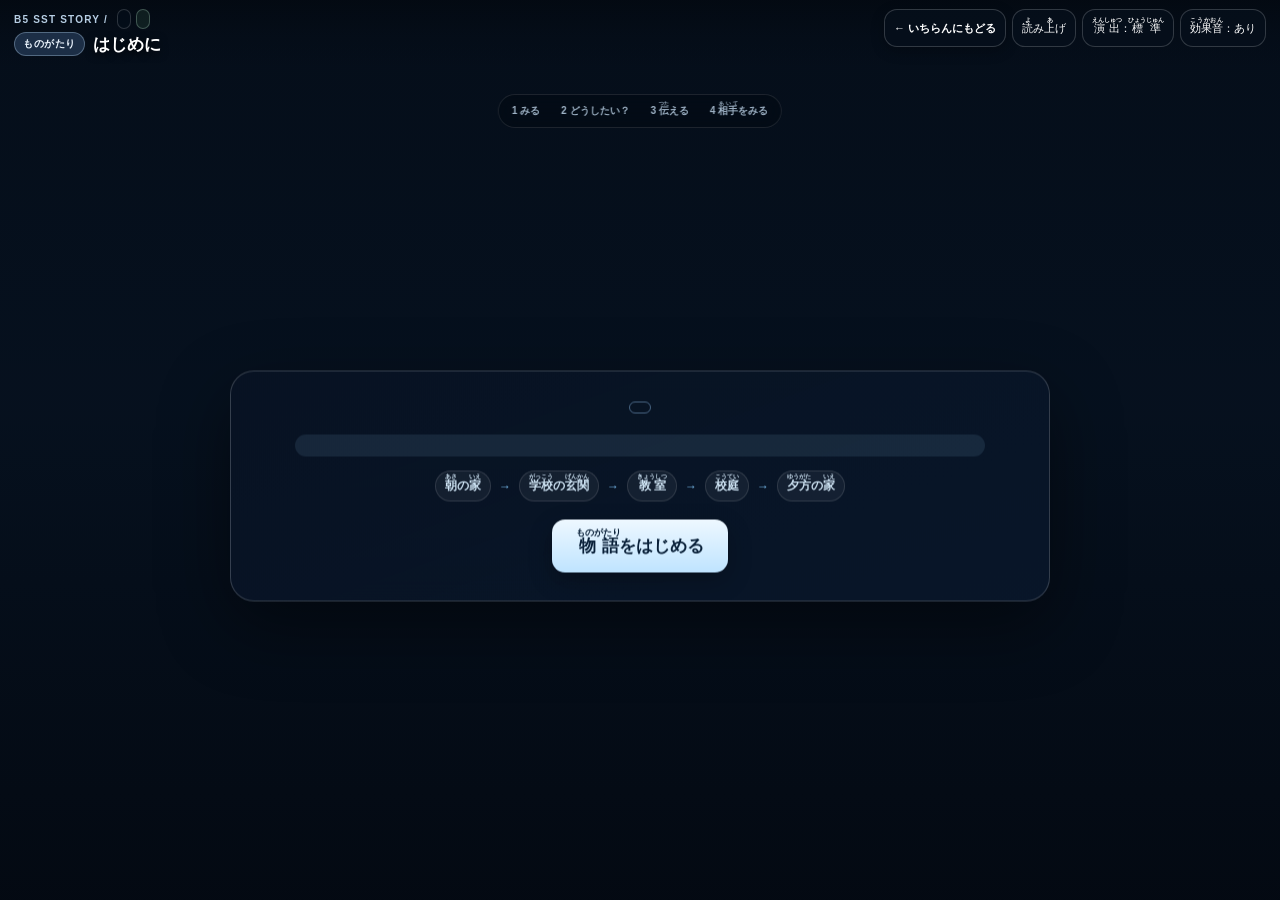
==== commit 0a86b347: "Update B5 SST Player to v0.10.4" ====
--- a/runtime.html
+++ b/runtime.html
@@ -14,7 +14,7 @@
 
   <header class="topbar">
     <div class="brand-block">
-      <div class="eyebrow">B5 SST STORY / <ruby>第<rt>だい</rt></ruby>1<ruby>話<rt>わ</rt></ruby></div>
+      <div class="runtime-meta-row"><div class="eyebrow">B5 SST STORY / <span id="storyEpisodeLabel"></span></div><div class="runtime-version"><span id="playerVersionRuntime" class="player-version-mini"></span><span id="storyVersionMini" class="story-version-mini"></span></div></div>
       <div class="mode-line"><span id="modeBadge" class="mode-badge story">ものがたり</span><span id="phaseLabel" class="phase-label">はじめに</span></div>
       <div id="chapterDots" class="chapter-dots" aria-label="5つのSST"></div>
     </div>
@@ -31,21 +31,30 @@
 
   <main id="stage" class="stage">
     <section id="startPanel" class="center-card">
-      <div class="kicker"><ruby>第<rt>だい</rt></ruby>1<ruby>話<rt>わ</rt></ruby></div>
+      <div id="storyEpisodeKicker" class="kicker"></div>
       <h1 id="storyTitle"></h1><p id="storySubtitle" class="lead"></p><p id="storyGoal" class="solo-note"></p>
-      <div class="story-route"><span><ruby>朝<rt>あさ</rt></ruby>の<ruby>家<rt>いえ</rt></ruby></span><i>→</i><span><ruby>学校<rt>がっこう</rt></ruby>の<ruby>玄関<rt>げんかん</rt></ruby></span><i>→</i><span><ruby>教室<rt>きょうしつ</rt></ruby></span><i>→</i><span><ruby>校庭<rt>こうてい</rt></ruby></span><i>→</i><span><ruby>夕方<rt>ゆうがた</rt></ruby>の<ruby>家<rt>いえ</rt></ruby></span></div>
+      <div id="storyRoute" class="story-route"><span><ruby>朝<rt>あさ</rt></ruby>の<ruby>家<rt>いえ</rt></ruby></span><i>→</i><span><ruby>学校<rt>がっこう</rt></ruby>の<ruby>玄関<rt>げんかん</rt></ruby></span><i>→</i><span><ruby>教室<rt>きょうしつ</rt></ruby></span><i>→</i><span><ruby>校庭<rt>こうてい</rt></ruby></span><i>→</i><span><ruby>夕方<rt>ゆうがた</rt></ruby>の<ruby>家<rt>いえ</rt></ruby></span></div>
       <button id="startBtn" class="primary big" type="button"><ruby>物語<rt>ものがたり</rt></ruby>をはじめる</button>
     </section>
 
-    <section id="goalPanel" class="panel wide hidden">
-      <div class="coach-chip">SSTのねらい</div><h2 id="goalTitle"></h2><div id="goalText" class="teaching-note"></div><div id="goalBenefit" class="benefit-box"></div><div id="goalFuture" class="future-mini"></div><button id="goalNext" class="primary" type="button"><ruby>場面<rt>ばめん</rt></ruby>を<ruby>見<rt>み</rt></ruby>る</button>
+    <section id="goalPanel" class="panel wide coach-large-panel goal-panel hidden">
+      <div class="goal-learning-card">
+        <div class="goal-learning-label">これから<ruby>学<rt>まな</rt></ruby>ぶこと</div>
+        <div id="goalText" class="goal-learning-text"></div>
+      </div>
+      <div class="goal-topic-row"><div class="coach-chip">このSSTのテーマ</div><h2 id="goalTitle"></h2></div>
+      <div class="goal-support-grid">
+        <div class="goal-support-card benefit-card"><div class="goal-support-label">なぜ<ruby>大切<rt>たいせつ</rt></ruby>？</div><div id="goalBenefit" class="benefit-box"></div></div>
+        <div class="goal-support-card future-card-mini"><div class="goal-support-label"><ruby>将来<rt>しょうらい</rt></ruby>どこで<ruby>使<rt>つか</rt></ruby>う？</div><div id="goalFuture" class="future-mini"></div></div>
+      </div>
+      <button id="goalNext" class="primary goal-next-primary" type="button">このねらいで<ruby>場面<rt>ばめん</rt></ruby>を<ruby>見<rt>み</rt></ruby>る</button>
     </section>
 
     <section id="dialoguePanel" class="dialogue hidden" tabindex="0">
       <div id="speaker" class="speaker"></div><div id="dialogueText" class="dialogue-text"></div><div id="tapHint" class="tap-hint"></div>
     </section>
 
-    <section id="situationPanel" class="panel hidden">
+    <section id="situationPanel" class="panel coach-large-panel situation-panel hidden">
       <div class="coach-chip">コーチ：まず<ruby>状況<rt>じょうきょう</rt></ruby>を<ruby>見<rt>み</rt></ruby>る</div><h2 id="situationTitle"></h2><div id="situationGrid" class="choice-grid compact"></div><div id="situationFeedback" class="micro-feedback hidden"></div><button id="situationNext" class="primary hidden" type="button">つぎへ</button>
     </section>
 
@@ -61,11 +70,11 @@
       <div class="reaction-tag"><ruby>選<rt>えら</rt></ruby>んだあとの<ruby>場面<rt>ばめん</rt></ruby></div><div id="pickedText" class="picked"></div><div class="speaker"><ruby>相手<rt>あいて</rt></ruby>の<ruby>反応<rt>はんのう</rt></ruby></div><div id="reactionText" class="reaction-text"></div><div class="look-cue"><ruby>言葉<rt>ことば</rt></ruby>だけでなく、<ruby>身体<rt>からだ</rt></ruby>の<ruby>向<rt>む</rt></ruby>き・<ruby>距離<rt>きょり</rt></ruby>・<ruby>動<rt>うご</rt></ruby>きも<ruby>見<rt>み</rt></ruby>よう。</div><button id="reactionNext" class="primary hidden" type="button"></button>
     </section>
 
-    <section id="observePanel" class="panel hidden">
+    <section id="observePanel" class="panel coach-large-panel observe-panel hidden">
       <div class="coach-chip">コーチ：<ruby>気持<rt>きも</rt></ruby>ちを<ruby>当<rt>あ</rt></ruby>てる<ruby>前<rt>まえ</rt></ruby>に、<ruby>見<rt>み</rt></ruby>えた<ruby>事実<rt>じじつ</rt></ruby>を<ruby>確<rt>たし</rt></ruby>かめる</div><h2><ruby>画面<rt>がめん</rt></ruby>では、<ruby>何<rt>なに</rt></ruby>が<ruby>起<rt>お</rt></ruby>きた？</h2><div id="observeGrid" class="choice-grid compact"></div><div id="observeFeedback" class="micro-feedback hidden"></div><button id="observeNext" class="primary hidden" type="button"><ruby>振<rt>ふ</rt></ruby>り<ruby>返<rt>かえ</rt></ruby>る</button>
     </section>
 
-    <section id="reflectPanel" class="panel wide hidden">
+    <section id="reflectPanel" class="panel wide coach-large-panel reflect-panel hidden">
       <div class="coach-chip">コーチ：「したかったこと」と「<ruby>伝<rt>つた</rt></ruby>わったこと」を<ruby>比<rt>くら</rt></ruby>べる</div><div class="compare-grid"><div class="compare-box"><div class="compare-label">ゆうとの「どうしたい？」</div><div id="wantSummary" class="compare-main"></div></div><div class="arrow">→</div><div class="compare-box"><div class="compare-label"><ruby>相手<rt>あいて</rt></ruby>に<ruby>起<rt>お</rt></ruby>きたこと</div><div id="impactSummary" class="compare-main"></div></div></div><div id="specificFeedback" class="teaching-note"></div><button id="reflectNext" class="primary" type="button"></button>
     </section>
 
@@ -77,14 +86,14 @@
       <div class="reaction-tag"><ruby>立<rt>た</rt></ruby>て<ruby>直<rt>なお</rt></ruby>したあとの<ruby>場面<rt>ばめん</rt></ruby></div><div id="repairPicked" class="picked"></div><div id="repairReaction" class="reaction-text"></div><div class="look-cue"><ruby>相手<rt>あいて</rt></ruby>がすぐやさしくなるとは<ruby>限<rt>かぎ</rt></ruby>りません。やりとりが<ruby>前<rt>まえ</rt></ruby>に<ruby>進<rt>すす</rt></ruby>んだかを<ruby>見<rt>み</rt></ruby>ます。</div><button id="repairNext" class="primary hidden" type="button"></button>
     </section>
 
-    <section id="modelPanel" class="panel wide hidden">
+    <section id="modelPanel" class="panel wide coach-large-panel model-panel hidden">
       <div class="coach-chip">モデリング：<ruby>実際<rt>じっさい</rt></ruby>のやりとりで<ruby>見本<rt>みほん</rt></ruby>を<ruby>見<rt>み</rt></ruby>る</div><h2 id="modelTitle"></h2><div class="model-scene"><img id="modelImage" alt=""><div id="modelDialogue" class="model-dialogue"></div></div><div id="modelSteps" class="steps"></div><div id="modelExamples" class="model-examples"></div><button id="retryBtn" class="primary" type="button">こんどは<ruby>自分<rt>じぶん</rt></ruby>で<ruby>練習<rt>れんしゅう</rt></ruby>する</button>
     </section>
 
 
     <section id="reviewPanel" class="panel wide hidden">
       <div class="review-chip"><ruby>物語<rt>ものがたり</rt></ruby>のあとにする <ruby>振<rt>ふ</rt></ruby>り<ruby>返<rt>かえ</rt></ruby>り・<ruby>確認<rt>かくにん</rt></ruby></div>
-      <h2>ゆうとの<ruby>月曜日<rt>げつようび</rt></ruby>を<ruby>最後<rt>さいご</rt></ruby>まで<ruby>見<rt>み</rt></ruby>ました</h2>
+      <h2 id="reviewHeading"></h2>
       <p class="review-lead">ここからは<ruby>物語<rt>ものがたり</rt></ruby>とは<ruby>別<rt>べつ</rt></ruby>の<ruby>練習<rt>れんしゅう</rt></ruby>です。<ruby>今日<rt>きょう</rt></ruby>の5つを<ruby>思<rt>おも</rt></ruby>い<ruby>出<rt>だ</rt></ruby>して、<ruby>違<rt>ちが</rt></ruby>う<ruby>場面<rt>ばめん</rt></ruby>でどうするか<ruby>試<rt>ため</rt></ruby>します。</p>
       <div id="reviewSkills" class="summary-cards five"></div>
       <div class="review-note">「これは○○のSST」とは<ruby>書<rt>か</rt></ruby>きません。<ruby>場面<rt>ばめん</rt></ruby>を<ruby>見<rt>み</rt></ruby>て、<ruby>自分<rt>じぶん</rt></ruby>で<ruby>考<rt>かんが</rt></ruby>えます。</div>
@@ -112,7 +121,7 @@
     <section id="returnReflectPanel" class="panel wide hidden"><div class="coach-chip"><ruby>現実<rt>げんじつ</rt></ruby>で<ruby>起<rt>お</rt></ruby>きたことを<ruby>振<rt>ふ</rt></ruby>り<ruby>返<rt>かえ</rt></ruby>る</div><h2 id="returnQuestion"></h2><div id="returnReflectGrid" class="choice-grid compact"></div><button id="returnNext" class="primary hidden" type="button"><ruby>次<rt>つぎ</rt></ruby>へ</button></section>
   </main>
 </div>
-<script src="ruby.js"></script><script>/*__STORY_BOOTSTRAP__*/</script><script src="game.js"></script><script>
+<script src="version.js"></script><script src="ruby.js"></script><script>/*__STORY_BOOTSTRAP__*/</script><script src="game.js"></script><script>
 (() => {
   const exitBtn = document.getElementById('libraryExitBtn');
   if (!exitBtn) return;
--- a/styles.css
+++ b/styles.css
@@ -44,3 +44,129 @@
 
 /* v0.10.1: story exit/navigation */
 @media(orientation:landscape) and (max-height:520px){.exit-label-wide{display:none}.exit-label-short{display:inline}.library-exit-btn{padding-left:7px;padding-right:7px}}
+
+
+/* v0.10.2: 第1話のSSTねらい・解説を大きくし、相手の反応とコーチ解説を分離 */
+.app[data-ui-mode="coach"] .panel.coach-large-panel{
+  top:12vh;
+  bottom:auto;
+  width:min(1180px,95vw);
+  max-height:84vh;
+  padding:26px 30px 28px;
+}
+.app[data-ui-mode="coach"] .panel.coach-large-panel.wide{width:min(1260px,96vw)}
+.panel.coach-large-panel h2{font-size:clamp(28px,3vw,42px);line-height:1.42;margin-bottom:12px}
+.panel.coach-large-panel .coach-chip{font-size:13px;padding:6px 11px;margin-bottom:10px}
+.panel.coach-large-panel .choice{font-size:16px;min-height:62px;padding:13px 15px}
+.panel.coach-large-panel .micro-feedback{font-size:15px;line-height:1.65;padding:12px 14px}
+.goal-panel .coach-chip{font-size:14px;padding:7px 13px}
+.goal-panel h2{font-size:clamp(32px,3.4vw,48px);margin-bottom:14px}
+.goal-panel .teaching-note{font-size:clamp(18px,1.55vw,22px);line-height:1.78;padding:16px 18px;margin:12px 0 14px}
+.goal-panel .benefit-box{font-size:clamp(17px,1.4vw,20px);line-height:1.75;padding:15px 18px;margin:12px 0 14px}
+.goal-panel .future-mini{font-size:clamp(14px,1.15vw,17px);line-height:1.65;padding:10px 13px;margin-bottom:16px}
+.goal-panel .primary{font-size:16px;min-height:50px;padding:12px 20px}
+#situationNext,#observeNext{display:block;margin-top:16px;margin-bottom:2px}
+
+/* セリフ/相手の反応は物語画面の下部に置き、解説は次画面のSSTコーチへ分ける */
+.app[data-ui-mode="story"] .reaction-card{
+  left:3.5vw;
+  right:3.5vw;
+  top:auto;
+  bottom:3.2vh;
+  transform:none;
+  width:auto;
+  max-height:42vh;
+  padding:20px 26px 22px;
+  background:linear-gradient(180deg,rgba(4,12,24,.88),rgba(3,9,19,.97));
+  border:1px solid rgba(255,255,255,.16);
+  border-top:3px solid rgba(164,206,239,.75);
+  border-radius:19px;
+  box-shadow:0 16px 50px rgba(0,0,0,.4);
+}
+.app[data-ui-mode="story"] .reaction-card .reaction-tag,
+.app[data-ui-mode="story"] .reaction-card .picked,
+.app[data-ui-mode="story"] .reaction-card .look-cue{display:none}
+.app[data-ui-mode="story"] .reaction-card .speaker{font-size:16px;margin-bottom:7px}
+.app[data-ui-mode="story"] .reaction-card .reaction-text{font-size:clamp(18px,1.85vw,25px);line-height:1.66}
+.app[data-ui-mode="story"] .reaction-card .primary{margin-top:12px;min-height:44px;padding:10px 16px}
+
+@media(orientation:landscape) and (max-height:520px){
+  .app[data-ui-mode="coach"] .panel.coach-large-panel,
+  .app[data-ui-mode="coach"] .panel.coach-large-panel.wide{
+    top:58px;
+    width:96vw;
+    max-height:calc(100dvh - 62px);
+    padding:12px 16px 14px;
+  }
+  .panel.coach-large-panel h2{font-size:20px;line-height:1.35;margin-bottom:5px}
+  .panel.coach-large-panel .coach-chip{font-size:9px;padding:3px 7px;margin-bottom:4px}
+  .panel.coach-large-panel .choice{font-size:12px;min-height:44px;padding:7px 9px}
+  .panel.coach-large-panel .micro-feedback{font-size:10.5px;line-height:1.4;padding:7px 9px}
+  .goal-panel h2{font-size:24px;margin-bottom:6px}
+  .goal-panel .coach-chip{font-size:10px;padding:4px 8px}
+  .goal-panel .teaching-note{font-size:12px;line-height:1.45;padding:8px 10px;margin:5px 0 6px}
+  .goal-panel .benefit-box{font-size:11px;line-height:1.4;padding:7px 9px;margin:5px 0 6px}
+  .goal-panel .future-mini{font-size:9.5px;line-height:1.35;padding:5px 7px;margin-bottom:7px}
+  .goal-panel .primary{font-size:11px;min-height:36px;padding:6px 12px}
+  #situationNext,#observeNext{margin-top:9px}
+  .app[data-ui-mode="story"] .reaction-card{
+    left:2.5vw;
+    right:2.5vw;
+    top:auto;
+    bottom:1.5vh;
+    width:auto;
+    max-height:43vh;
+    padding:10px 14px 12px;
+    transform:none;
+  }
+  .app[data-ui-mode="story"] .reaction-card .speaker{font-size:11px;margin-bottom:3px}
+  .app[data-ui-mode="story"] .reaction-card .reaction-text{font-size:14px;line-height:1.43}
+  .app[data-ui-mode="story"] .reaction-card .primary{min-height:34px;padding:5px 10px;margin-top:6px;font-size:10px}
+}
+
+
+/* v0.10.3: Player version visibility + learning-goal-first presentation */
+.library-brand-row{display:flex;align-items:center;gap:10px;flex-wrap:wrap;margin-bottom:3px}
+.player-version-badge{display:inline-flex;align-items:center;min-height:25px;padding:4px 9px;border-radius:999px;background:rgba(157,212,255,.13);border:1px solid rgba(157,212,255,.38);color:#d9efff;font-size:11px;font-weight:900;letter-spacing:.035em;white-space:nowrap}
+.runtime-meta-row{display:flex;align-items:center;gap:9px;flex-wrap:wrap}
+.runtime-version{display:flex;align-items:center;gap:5px;flex-wrap:wrap}
+.player-version-mini,.story-version-mini{display:inline-flex;align-items:center;min-height:20px;padding:2px 6px;border-radius:999px;border:1px solid rgba(255,255,255,.16);background:rgba(5,15,27,.56);color:#c9ddec;font-size:8px;font-weight:900;letter-spacing:.025em;white-space:nowrap}
+.story-version-mini{color:#dff7e8;border-color:rgba(191,233,207,.28);background:rgba(54,99,73,.22)}
+
+/* The learning objective is the visual headline of the SST introduction. */
+.goal-panel{border-top-color:rgba(255,219,120,.98)!important}
+.app[data-ui-mode="coach"] .panel.goal-panel{top:15.8vh;max-height:81.5vh;padding:28px 30px 30px}
+.goal-panel .goal-learning-card{position:relative;margin:0 0 20px;padding:24px 26px 25px;border-radius:18px;background:linear-gradient(135deg,rgba(255,226,139,.98),rgba(255,242,197,.96));border:2px solid rgba(255,244,208,.98);box-shadow:0 12px 32px rgba(0,0,0,.24);color:#1b2a38}
+.goal-learning-label{display:inline-flex;align-items:center;margin-bottom:10px;padding:5px 10px;border-radius:999px;background:#193a56;color:#fff;font-size:clamp(14px,1.25vw,18px);font-weight:950;letter-spacing:.045em}
+.goal-learning-text{font-size:clamp(27px,2.75vw,40px);line-height:1.52;font-weight:950;letter-spacing:.01em;text-wrap:pretty}
+.goal-topic-row{display:grid;grid-template-columns:auto 1fr;align-items:center;gap:14px;margin:0 1px 18px}
+.goal-topic-row .coach-chip{margin:0;font-size:12px;padding:5px 10px;white-space:nowrap}
+.goal-panel .goal-topic-row h2{font-size:clamp(22px,2.25vw,32px);line-height:1.42;margin:0;color:#f4f9fd}
+.goal-support-grid{display:grid;grid-template-columns:1fr 1fr;gap:14px;margin:0 0 20px}
+.goal-support-card{padding:15px 16px 16px;border-radius:14px;border:1px solid rgba(255,255,255,.13);background:rgba(255,255,255,.055)}
+.goal-support-label{margin-bottom:8px;color:#ffdda0;font-size:12px;font-weight:950;letter-spacing:.03em}
+.goal-panel .benefit-box,.goal-panel .future-mini{margin:0;padding:0;border:0;background:transparent}
+.goal-panel .benefit-box{font-size:clamp(16px,1.35vw,20px);line-height:1.74;color:#edf6fc}
+.goal-panel .future-mini{font-size:clamp(15px,1.2vw,18px);line-height:1.72;color:#dceaf4}
+.goal-next-primary{display:block;margin:6px 0 0 auto;font-size:17px!important;min-height:52px!important;padding:12px 21px!important}
+
+@media(max-width:760px){
+  .goal-support-grid{grid-template-columns:1fr}
+  .goal-topic-row{grid-template-columns:1fr;gap:5px}
+}
+
+@media(orientation:landscape) and (max-height:520px){
+  .runtime-meta-row{gap:4px}.runtime-version{gap:3px}.player-version-mini,.story-version-mini{min-height:16px;padding:1px 4px;font-size:6.8px}
+  .app[data-ui-mode="coach"] .panel.goal-panel{top:72px;max-height:calc(100dvh - 78px);padding:12px 16px 14px}
+  .goal-panel .goal-learning-card{margin-bottom:8px;padding:10px 13px 12px;border-radius:11px}
+  .goal-learning-label{font-size:10px;padding:3px 7px;margin-bottom:4px}
+  .goal-learning-text{font-size:clamp(17px,2.8vw,21px);line-height:1.38}
+  .goal-topic-row{grid-template-columns:auto 1fr;gap:6px;margin-bottom:7px}
+  .goal-topic-row .coach-chip{font-size:8px;padding:2px 5px}
+  .goal-panel .goal-topic-row h2{font-size:15px;line-height:1.3;margin:0}
+  .goal-support-grid{grid-template-columns:1fr 1fr;gap:7px;margin-bottom:8px}
+  .goal-support-card{padding:6px 8px 7px;border-radius:8px}
+  .goal-support-label{font-size:8px;margin-bottom:3px}
+  .goal-panel .benefit-box,.goal-panel .future-mini{font-size:9.5px;line-height:1.34}
+  .goal-next-primary{font-size:10.5px!important;min-height:33px!important;padding:5px 10px!important;margin-top:4px}
+}
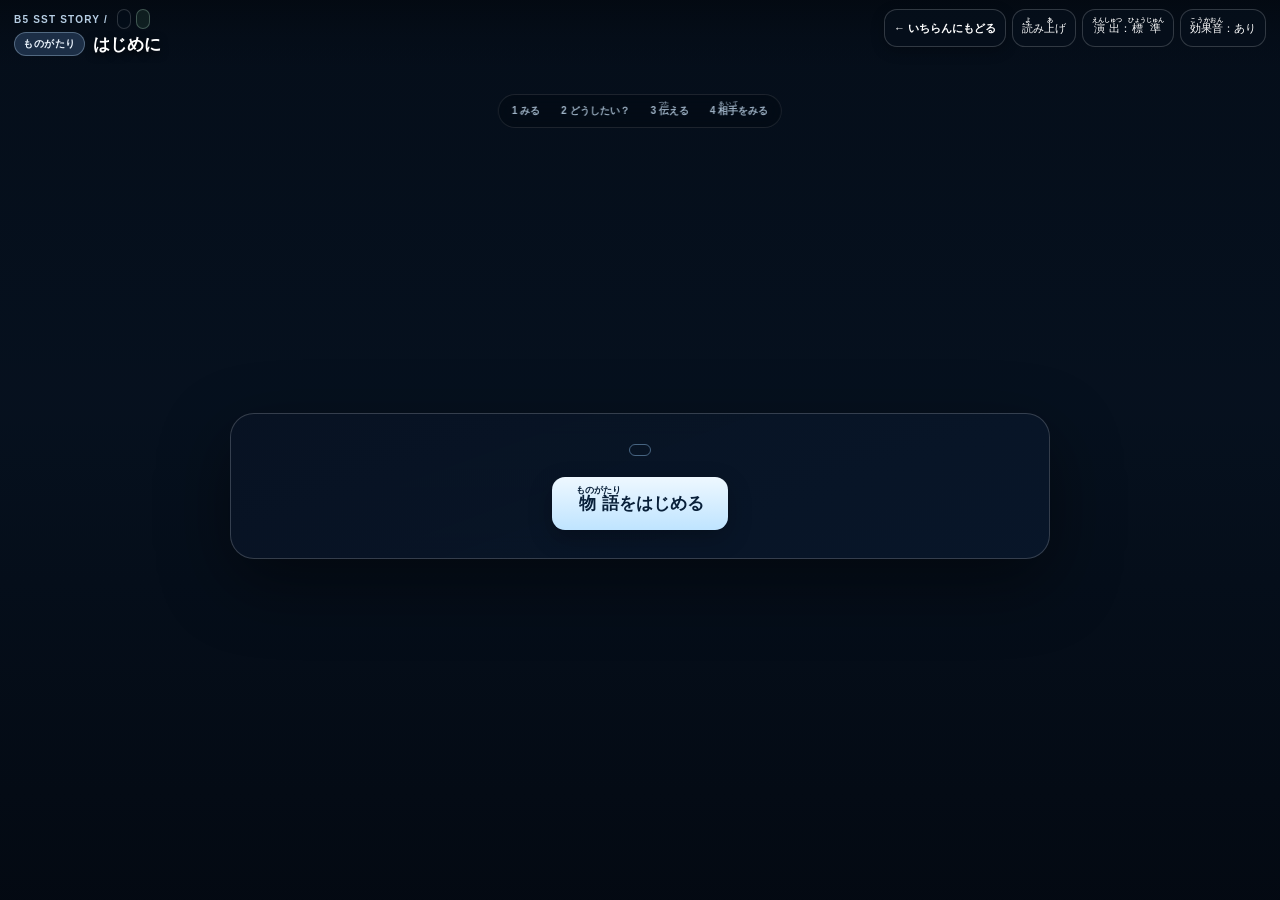
==== commit 96afc64d: "Update B5 SST Player to v0.10.4" ====
--- a/runtime.html
+++ b/runtime.html
@@ -8,7 +8,7 @@
 <link rel="stylesheet" href="styles.css">
 </head>
 <body>
-<div id="app" class="app">
+<div id="app" class="app" data-density="focus">
   <div id="bgA" class="bg active"></div><div id="bgB" class="bg"></div><div class="shade"></div>
   <div id="rotateOverlay" class="rotate-overlay"><div class="rotate-card"><div class="rotate-icon">↻</div><div><ruby>画面<rt>がめん</rt></ruby>を<ruby>横向<rt>よこむ</rt></ruby>きにしてね</div></div></div>
 
@@ -32,22 +32,24 @@
   <main id="stage" class="stage">
     <section id="startPanel" class="center-card">
       <div id="storyEpisodeKicker" class="kicker"></div>
-      <h1 id="storyTitle"></h1><p id="storySubtitle" class="lead"></p><p id="storyGoal" class="solo-note"></p>
-      <div id="storyRoute" class="story-route"><span><ruby>朝<rt>あさ</rt></ruby>の<ruby>家<rt>いえ</rt></ruby></span><i>→</i><span><ruby>学校<rt>がっこう</rt></ruby>の<ruby>玄関<rt>げんかん</rt></ruby></span><i>→</i><span><ruby>教室<rt>きょうしつ</rt></ruby></span><i>→</i><span><ruby>校庭<rt>こうてい</rt></ruby></span><i>→</i><span><ruby>夕方<rt>ゆうがた</rt></ruby>の<ruby>家<rt>いえ</rt></ruby></span></div>
+      <h1 id="storyTitle"></h1><p id="storySubtitle" class="lead"></p><p id="storyGoal" class="solo-note hidden"></p>
+      <div id="storyRoute" class="story-route hidden"><span><ruby>朝<rt>あさ</rt></ruby>の<ruby>家<rt>いえ</rt></ruby></span><i>→</i><span><ruby>学校<rt>がっこう</rt></ruby>の<ruby>玄関<rt>げんかん</rt></ruby></span><i>→</i><span><ruby>教室<rt>きょうしつ</rt></ruby></span><i>→</i><span><ruby>校庭<rt>こうてい</rt></ruby></span><i>→</i><span><ruby>夕方<rt>ゆうがた</rt></ruby>の<ruby>家<rt>いえ</rt></ruby></span></div>
       <button id="startBtn" class="primary big" type="button"><ruby>物語<rt>ものがたり</rt></ruby>をはじめる</button>
     </section>
 
     <section id="goalPanel" class="panel wide coach-large-panel goal-panel hidden">
-      <div class="goal-learning-card">
-        <div class="goal-learning-label">これから<ruby>学<rt>まな</rt></ruby>ぶこと</div>
-        <div id="goalText" class="goal-learning-text"></div>
+      <div id="goalPrimaryBlock" class="task-page-block">
+        <div class="goal-learning-card">
+          <div class="goal-learning-label">これから<ruby>学<rt>まな</rt></ruby>ぶこと</div>
+          <div id="goalText" class="goal-learning-text"></div>
+        </div>
+        <div class="goal-topic-row"><div class="coach-chip">このSSTのテーマ</div><h2 id="goalTitle"></h2></div>
       </div>
-      <div class="goal-topic-row"><div class="coach-chip">このSSTのテーマ</div><h2 id="goalTitle"></h2></div>
-      <div class="goal-support-grid">
+      <div id="goalSupportBlock" class="goal-support-grid task-page-block hidden">
         <div class="goal-support-card benefit-card"><div class="goal-support-label">なぜ<ruby>大切<rt>たいせつ</rt></ruby>？</div><div id="goalBenefit" class="benefit-box"></div></div>
         <div class="goal-support-card future-card-mini"><div class="goal-support-label"><ruby>将来<rt>しょうらい</rt></ruby>どこで<ruby>使<rt>つか</rt></ruby>う？</div><div id="goalFuture" class="future-mini"></div></div>
       </div>
-      <button id="goalNext" class="primary goal-next-primary" type="button">このねらいで<ruby>場面<rt>ばめん</rt></ruby>を<ruby>見<rt>み</rt></ruby>る</button>
+      <div class="task-page-nav"><span id="goalPageIndicator" class="task-page-indicator"></span><button id="goalNext" class="primary goal-next-primary" type="button"></button></div>
     </section>
 
     <section id="dialoguePanel" class="dialogue hidden" tabindex="0">
@@ -75,7 +77,7 @@
     </section>
 
     <section id="reflectPanel" class="panel wide coach-large-panel reflect-panel hidden">
-      <div class="coach-chip">コーチ：「したかったこと」と「<ruby>伝<rt>つた</rt></ruby>わったこと」を<ruby>比<rt>くら</rt></ruby>べる</div><div class="compare-grid"><div class="compare-box"><div class="compare-label">ゆうとの「どうしたい？」</div><div id="wantSummary" class="compare-main"></div></div><div class="arrow">→</div><div class="compare-box"><div class="compare-label"><ruby>相手<rt>あいて</rt></ruby>に<ruby>起<rt>お</rt></ruby>きたこと</div><div id="impactSummary" class="compare-main"></div></div></div><div id="specificFeedback" class="teaching-note"></div><button id="reflectNext" class="primary" type="button"></button>
+      <div class="coach-chip">コーチ：「したかったこと」と「<ruby>伝<rt>つた</rt></ruby>わったこと」を<ruby>比<rt>くら</rt></ruby>べる</div><div id="reflectCompareBlock" class="compare-grid task-page-block"><div class="compare-box"><div class="compare-label">ゆうとの「どうしたい？」</div><div id="wantSummary" class="compare-main"></div></div><div class="arrow">→</div><div class="compare-box"><div class="compare-label"><ruby>相手<rt>あいて</rt></ruby>に<ruby>起<rt>お</rt></ruby>きたこと</div><div id="impactSummary" class="compare-main"></div></div></div><div id="reflectFeedbackBlock" class="task-page-block hidden"><div id="specificFeedback" class="teaching-note"></div></div><div class="task-page-nav"><span id="reflectPageIndicator" class="task-page-indicator"></span><button id="reflectNext" class="primary" type="button"></button></div>
     </section>
 
     <section id="repairChoicePanel" class="panel hidden">
@@ -87,7 +89,7 @@
     </section>
 
     <section id="modelPanel" class="panel wide coach-large-panel model-panel hidden">
-      <div class="coach-chip">モデリング：<ruby>実際<rt>じっさい</rt></ruby>のやりとりで<ruby>見本<rt>みほん</rt></ruby>を<ruby>見<rt>み</rt></ruby>る</div><h2 id="modelTitle"></h2><div class="model-scene"><img id="modelImage" alt=""><div id="modelDialogue" class="model-dialogue"></div></div><div id="modelSteps" class="steps"></div><div id="modelExamples" class="model-examples"></div><button id="retryBtn" class="primary" type="button">こんどは<ruby>自分<rt>じぶん</rt></ruby>で<ruby>練習<rt>れんしゅう</rt></ruby>する</button>
+      <div class="coach-chip">モデリング：<ruby>実際<rt>じっさい</rt></ruby>のやりとりで<ruby>見本<rt>みほん</rt></ruby>を<ruby>見<rt>み</rt></ruby>る</div><h2 id="modelTitle"></h2><div id="modelSceneBlock" class="model-scene task-page-block"><img id="modelImage" alt=""><div id="modelDialogue" class="model-dialogue"></div></div><div id="modelStepsBlock" class="task-page-block hidden"><div class="task-block-label">ポイント</div><div id="modelSteps" class="steps"></div></div><div id="modelExamplesBlock" class="task-page-block hidden"><div class="task-block-label"><ruby>言<rt>い</rt></ruby>い<ruby>方<rt>かた</rt></ruby>の<ruby>例<rt>れい</rt></ruby></div><div id="modelExamples" class="model-examples"></div></div><div class="task-page-nav"><span id="modelPageIndicator" class="task-page-indicator"></span><button id="retryBtn" class="primary" type="button"></button></div>
     </section>
 
 
@@ -95,8 +97,8 @@
       <div class="review-chip"><ruby>物語<rt>ものがたり</rt></ruby>のあとにする <ruby>振<rt>ふ</rt></ruby>り<ruby>返<rt>かえ</rt></ruby>り・<ruby>確認<rt>かくにん</rt></ruby></div>
       <h2 id="reviewHeading"></h2>
       <p class="review-lead">ここからは<ruby>物語<rt>ものがたり</rt></ruby>とは<ruby>別<rt>べつ</rt></ruby>の<ruby>練習<rt>れんしゅう</rt></ruby>です。<ruby>今日<rt>きょう</rt></ruby>の5つを<ruby>思<rt>おも</rt></ruby>い<ruby>出<rt>だ</rt></ruby>して、<ruby>違<rt>ちが</rt></ruby>う<ruby>場面<rt>ばめん</rt></ruby>でどうするか<ruby>試<rt>ため</rt></ruby>します。</p>
-      <div id="reviewSkills" class="summary-cards five"></div>
-      <div class="review-note">「これは○○のSST」とは<ruby>書<rt>か</rt></ruby>きません。<ruby>場面<rt>ばめん</rt></ruby>を<ruby>見<rt>み</rt></ruby>て、<ruby>自分<rt>じぶん</rt></ruby>で<ruby>考<rt>かんが</rt></ruby>えます。</div>
+      <div id="reviewSkills" class="summary-cards five hidden"></div>
+      <div class="review-note hidden">「これは○○のSST」とは<ruby>書<rt>か</rt></ruby>きません。<ruby>場面<rt>ばめん</rt></ruby>を<ruby>見<rt>み</rt></ruby>て、<ruby>自分<rt>じぶん</rt></ruby>で<ruby>考<rt>かんが</rt></ruby>えます。</div>
       <button id="reviewStart" class="primary" type="button"><ruby>違<rt>ちが</rt></ruby>う<ruby>場面<rt>ばめん</rt></ruby>で<ruby>試<rt>ため</rt></ruby>してみる</button>
     </section>
 
@@ -109,11 +111,15 @@
     </section>
 
     <section id="transitionPanel" class="dialogue transition-dialogue hidden" tabindex="0">
-      <div id="transitionKicker" class="story-tag"></div><div class="speaker">ナレーション</div><div id="transitionText" class="dialogue-text"></div><div id="transitionHint" class="tap-hint"></div>
+      <div id="transitionKicker" class="story-tag"></div><div id="transitionSpeaker" class="speaker">ナレーション</div><div id="transitionText" class="dialogue-text"></div><div id="transitionHint" class="tap-hint"></div>
     </section>
 
     <section id="endingPanel" class="panel wide hidden">
-      <div class="review-chip"><ruby>確認編<rt>かくにんへん</rt></ruby> おわり</div><h2>5つの<ruby>力<rt>ちから</rt></ruby>を、<ruby>違<rt>ちが</rt></ruby>う<ruby>場面<rt>ばめん</rt></ruby>でも<ruby>試<rt>ため</rt></ruby>しました</h2><div id="endingSkills" class="summary-cards five"></div><div class="future-card"><div class="future-kicker"><ruby>将来<rt>しょうらい</rt></ruby>へつながる<ruby>力<rt>ちから</rt></ruby></div><p><ruby>今日<rt>きょう</rt></ruby>の5つは、<ruby>大人<rt>おとな</rt></ruby>になって<ruby>働<rt>はたら</rt></ruby>くときの「<ruby>返事<rt>へんじ</rt></ruby>・チーム<ruby>参加<rt>さんか</rt></ruby>・<ruby>質問<rt>しつもん</rt></ruby>・<ruby>安全<rt>あんぜん</rt></ruby>・<ruby>相談<rt>そうだん</rt></ruby>」につながります。</p></div><h3><ruby>今日<rt>きょう</rt></ruby>、ほんとうの<ruby>生活<rt>せいかつ</rt></ruby>で1つだけ<ruby>試<rt>ため</rt></ruby>すなら？</h3><div id="missionGrid" class="choice-grid compact"></div><button id="missionSave" class="primary hidden" type="button">このミッションにする</button><button id="adultBtn" class="ghost" type="button"><ruby>大人<rt>おとな</rt></ruby><ruby>向<rt>む</rt></ruby>けの<ruby>学習記録<rt>がくしゅうきろく</rt></ruby></button><div id="adultRecord" class="adult-record hidden"></div>
+      <div class="review-chip"><ruby>確認編<rt>かくにんへん</rt></ruby> おわり</div>
+      <div id="endingRecapBlock" class="task-page-block"><h2>できたことを2つずつ<ruby>振<rt>ふ</rt></ruby>り<ruby>返<rt>かえ</rt></ruby>る</h2><div id="endingSkills" class="summary-cards ending-pair"></div></div>
+      <div id="endingFutureBlock" class="task-page-block hidden"><div class="future-card"><div class="future-kicker"><ruby>将来<rt>しょうらい</rt></ruby>へつながる<ruby>力<rt>ちから</rt></ruby></div><p id="endingFutureSummary"></p></div></div>
+      <div id="endingMissionBlock" class="task-page-block hidden"><h3><ruby>今日<rt>きょう</rt></ruby>、ほんとうの<ruby>生活<rt>せいかつ</rt></ruby>で1つだけ<ruby>試<rt>ため</rt></ruby>すなら？</h3><div id="missionGrid" class="choice-grid compact"></div><button id="missionSave" class="primary hidden" type="button">このミッションにする</button><button id="adultBtn" class="ghost" type="button"><ruby>大人<rt>おとな</rt></ruby><ruby>向<rt>む</rt></ruby>けの<ruby>学習記録<rt>がくしゅうきろく</rt></ruby></button><div id="adultRecord" class="adult-record hidden"></div></div>
+      <div class="task-page-nav"><span id="endingPageIndicator" class="task-page-indicator"></span><button id="endingNext" class="primary" type="button"></button></div>
     </section>
 
     <section id="savedPanel" class="center-card hidden"><div class="kicker"><ruby>現実<rt>げんじつ</rt></ruby>ミッション</div><h2 id="savedMission"></h2><p>チャンスがあったら1<ruby>回<rt>かい</rt></ruby>だけ<ruby>試<rt>ため</rt></ruby>します。うまくいかなくても、つぎの<ruby>練習<rt>れんしゅう</rt></ruby>の<ruby>材料<rt>ざいりょう</rt></ruby>になります。</p><button id="finishBtn" class="primary" type="button"><ruby>今日<rt>きょう</rt></ruby>はここまで</button></section>
--- a/styles.css
+++ b/styles.css
@@ -170,3 +170,90 @@
   .goal-panel .benefit-box,.goal-panel .future-mini{font-size:9.5px;line-height:1.34}
   .goal-next-primary{font-size:10.5px!important;min-height:33px!important;padding:5px 10px!important;margin-top:4px}
 }
+
+/* v0.10.5: make story narration, character dialogue, and inner thoughts visually distinct. */
+.app[data-ui-mode="story"] .dialogue.story-line--narration{
+  --story-line-text:#b9def8;
+  --story-line-bg:#0a2137;
+  background:linear-gradient(180deg,rgba(10,33,55,.94),rgba(3,11,22,.97));
+  border:1px solid rgba(130,194,236,.44);
+  border-top:3px solid #78b9e6;
+  box-shadow:0 16px 50px rgba(0,0,0,.36),inset 0 0 28px rgba(78,148,199,.07);
+}
+.app[data-ui-mode="story"] .dialogue.story-line--dialogue{
+  --story-line-text:#f7fbff;
+  --story-line-bg:#07111f;
+  background:linear-gradient(180deg,rgba(7,17,31,.94),rgba(3,9,19,.97));
+  border:1px solid rgba(255,229,163,.30);
+  border-top:3px solid #e6c475;
+}
+.app[data-ui-mode="story"] .dialogue.story-line--thought{
+  --story-line-text:#e5d7ff;
+  --story-line-bg:#1b1730;
+  background:linear-gradient(180deg,rgba(27,23,48,.94),rgba(8,8,20,.97));
+  border:1px solid rgba(196,170,238,.36);
+  border-top:3px solid #b99be8;
+}
+.app[data-ui-mode="story"] .dialogue.story-line--narration .dialogue-text{color:var(--story-line-text);font-weight:760;text-shadow:0 1px 8px rgba(0,0,0,.72)}
+.app[data-ui-mode="story"] .dialogue.story-line--dialogue .dialogue-text{color:var(--story-line-text);font-weight:820;text-shadow:0 1px 8px rgba(0,0,0,.78)}
+.app[data-ui-mode="story"] .dialogue.story-line--thought .dialogue-text{color:var(--story-line-text);font-weight:760;font-style:italic;text-shadow:0 1px 8px rgba(0,0,0,.74)}
+.app[data-ui-mode="story"] .dialogue.story-line--narration .speaker,
+.app[data-ui-mode="story"] .dialogue.story-line--dialogue .speaker,
+.app[data-ui-mode="story"] .dialogue.story-line--thought .speaker{
+  display:inline-flex;align-items:center;min-height:28px;padding:4px 10px;margin-bottom:8px;border-radius:999px;font-size:13px;line-height:1.2;letter-spacing:.03em
+}
+.app[data-ui-mode="story"] .dialogue.story-line--narration .speaker{color:#d8efff;background:rgba(63,135,187,.24);border:1px solid rgba(126,194,240,.38)}
+.app[data-ui-mode="story"] .dialogue.story-line--dialogue .speaker{color:#ffe8aa;background:rgba(172,127,30,.20);border:1px solid rgba(240,200,104,.34)}
+.app[data-ui-mode="story"] .dialogue.story-line--thought .speaker{color:#eadfff;background:rgba(121,86,170,.23);border:1px solid rgba(196,170,238,.34)}
+.app[data-ui-mode="story"] .dialogue ruby rt{color:currentColor;opacity:.94;font-weight:800}
+.model-line--thought .say{font-style:italic;color:#eadfff}.model-line--narration .say{color:#c8e7fb}.model-line--dialogue .say{color:#f4f8fb}
+
+@media(orientation:landscape) and (max-height:520px){
+  .app[data-ui-mode="story"] .dialogue.story-line--narration .speaker,
+  .app[data-ui-mode="story"] .dialogue.story-line--dialogue .speaker,
+  .app[data-ui-mode="story"] .dialogue.story-line--thought .speaker{min-height:20px;padding:2px 7px;margin-bottom:4px;font-size:9px}
+}
+
+/* v0.10.6 Focus density: one task, at most two task blocks per screen */
+.task-page-block{animation:taskPageIn .16s ease-out}
+.task-page-nav{display:flex;align-items:center;justify-content:space-between;gap:14px;margin-top:16px}
+.task-page-nav .primary{margin-left:auto}
+.task-page-indicator{font-size:11px;font-weight:900;letter-spacing:.03em;color:#a9c5da;white-space:nowrap}
+.task-block-label{display:inline-block;margin:0 0 9px;padding:5px 9px;border-radius:999px;background:rgba(157,212,255,.13);border:1px solid rgba(157,212,255,.25);color:#bfe4ff;font-size:11px;font-weight:900}
+@keyframes taskPageIn{from{opacity:.25;transform:translateY(4px)}to{opacity:1;transform:translateY(0)}}
+
+.app[data-density="focus"] #startPanel .solo-note,
+.app[data-density="focus"] #startPanel .story-route{display:none!important}
+.app[data-density="focus"] #reactionPanel .picked,
+.app[data-density="focus"] #reactionPanel .look-cue,
+.app[data-density="focus"] #repairPanel .picked,
+.app[data-density="focus"] #repairPanel .look-cue,
+.app[data-density="focus"] #generalizeReactionPanel .picked{display:none!important}
+.app[data-density="focus"] #reactionPanel,
+.app[data-density="focus"] #repairPanel,
+.app[data-density="focus"] #generalizeReactionPanel{max-height:34vh}
+.app[data-density="focus"] #reviewPanel{width:min(820px,92vw)}
+.app[data-density="focus"] #reviewPanel .review-lead{font-size:clamp(16px,1.55vw,20px);line-height:1.75;margin:10px 0 16px}
+.app[data-density="focus"] #modelStepsBlock .steps{grid-template-columns:1fr;max-width:760px;margin:12px auto}
+.app[data-density="focus"] #modelStepsBlock .steps>div{min-height:54px}
+.app[data-density="focus"] #modelExamplesBlock .model-examples{grid-template-columns:1fr;max-width:760px;margin:10px auto}
+.app[data-density="focus"] .ending-pair{grid-template-columns:repeat(2,minmax(0,1fr));max-width:760px;margin:16px auto}
+.app[data-density="focus"] #endingFutureBlock{max-width:820px;margin:0 auto}
+.app[data-density="focus"] #endingMissionBlock{max-width:920px;margin:0 auto}
+.app[data-density="focus"] #goalPrimaryBlock,
+.app[data-density="focus"] #goalSupportBlock,
+.app[data-density="focus"] #reflectFeedbackBlock,
+.app[data-density="focus"] #modelSceneBlock,
+.app[data-density="focus"] #modelStepsBlock,
+.app[data-density="focus"] #modelExamplesBlock{min-height:0}
+
+@media(orientation:landscape) and (max-height:520px){
+  .task-page-nav{margin-top:7px;gap:8px}
+  .task-page-indicator{font-size:8px}
+  .app[data-density="focus"] #reactionPanel,
+  .app[data-density="focus"] #repairPanel,
+  .app[data-density="focus"] #generalizeReactionPanel{max-height:36vh}
+  .app[data-density="focus"] #modelStepsBlock .steps{grid-template-columns:1fr}
+  .app[data-density="focus"] #modelExamplesBlock .model-examples{grid-template-columns:1fr}
+  .app[data-density="focus"] .ending-pair{grid-template-columns:repeat(2,minmax(0,1fr));margin:7px auto}
+}
